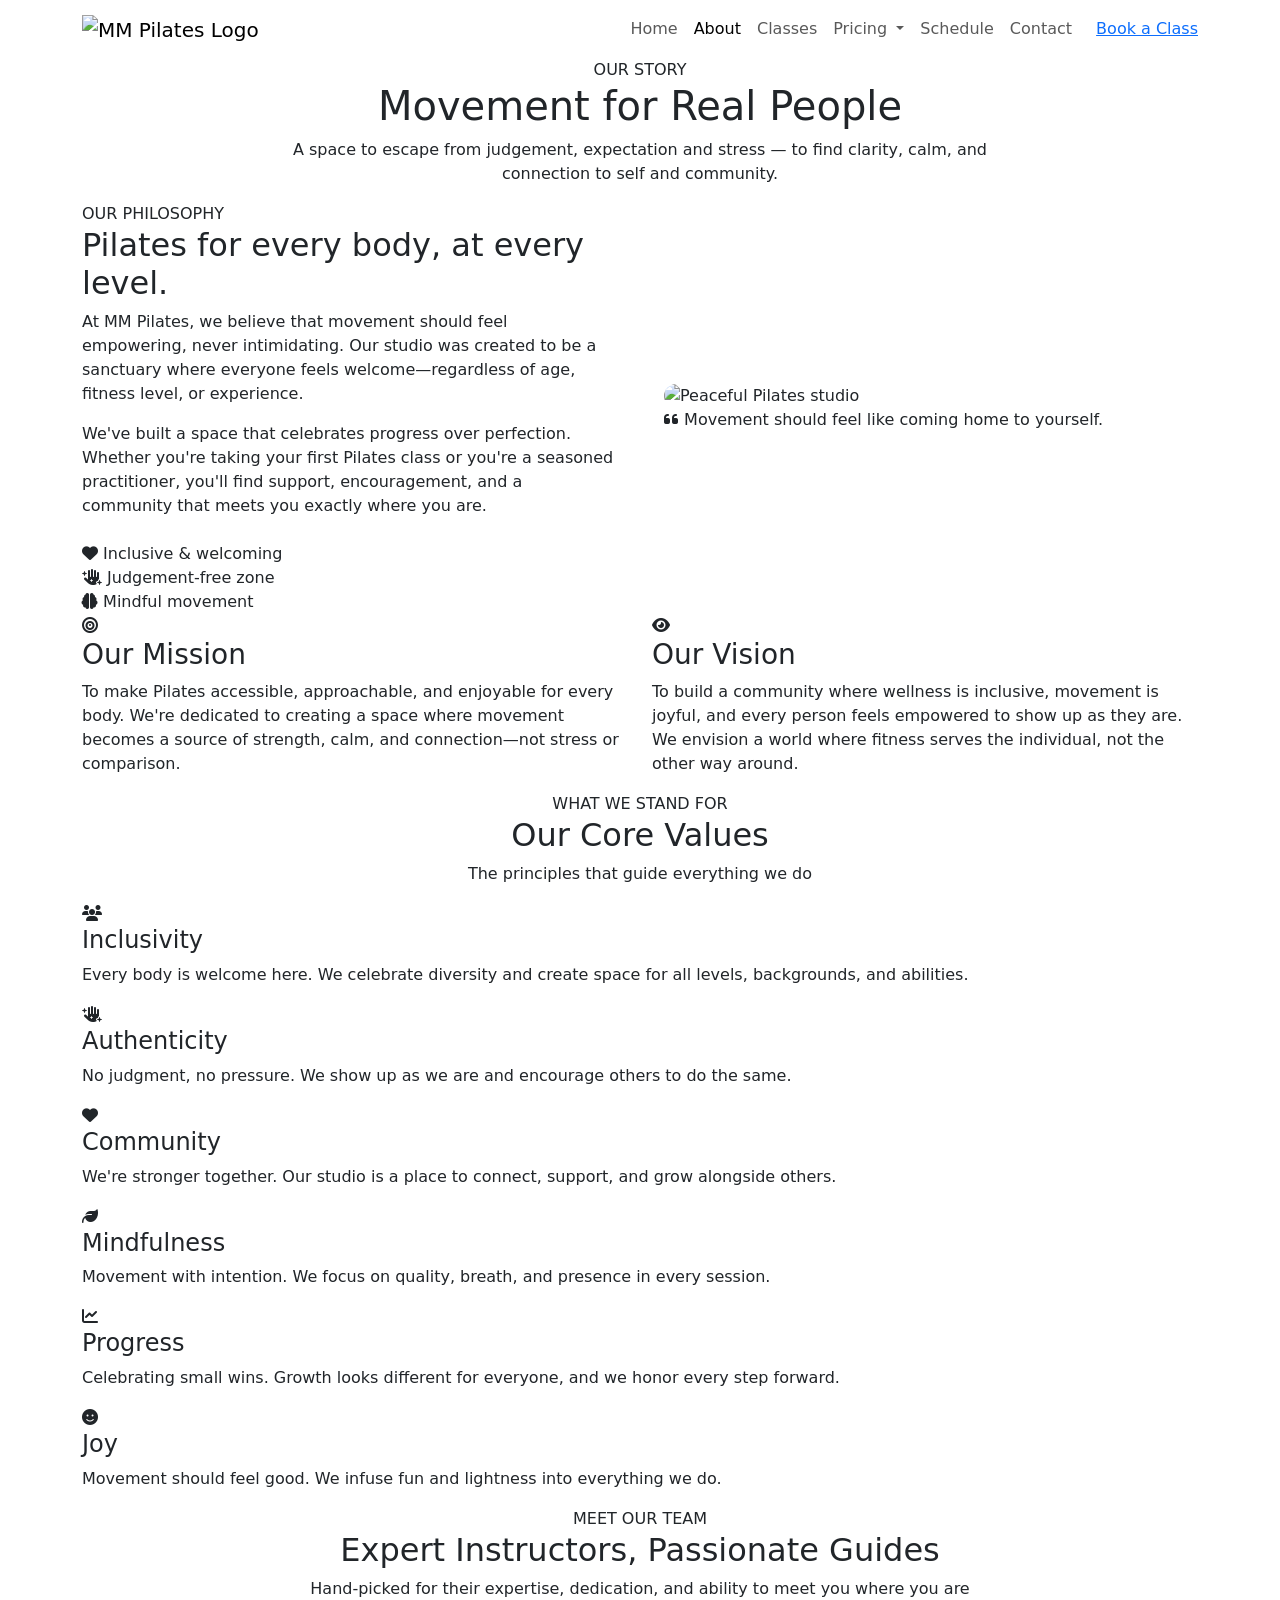
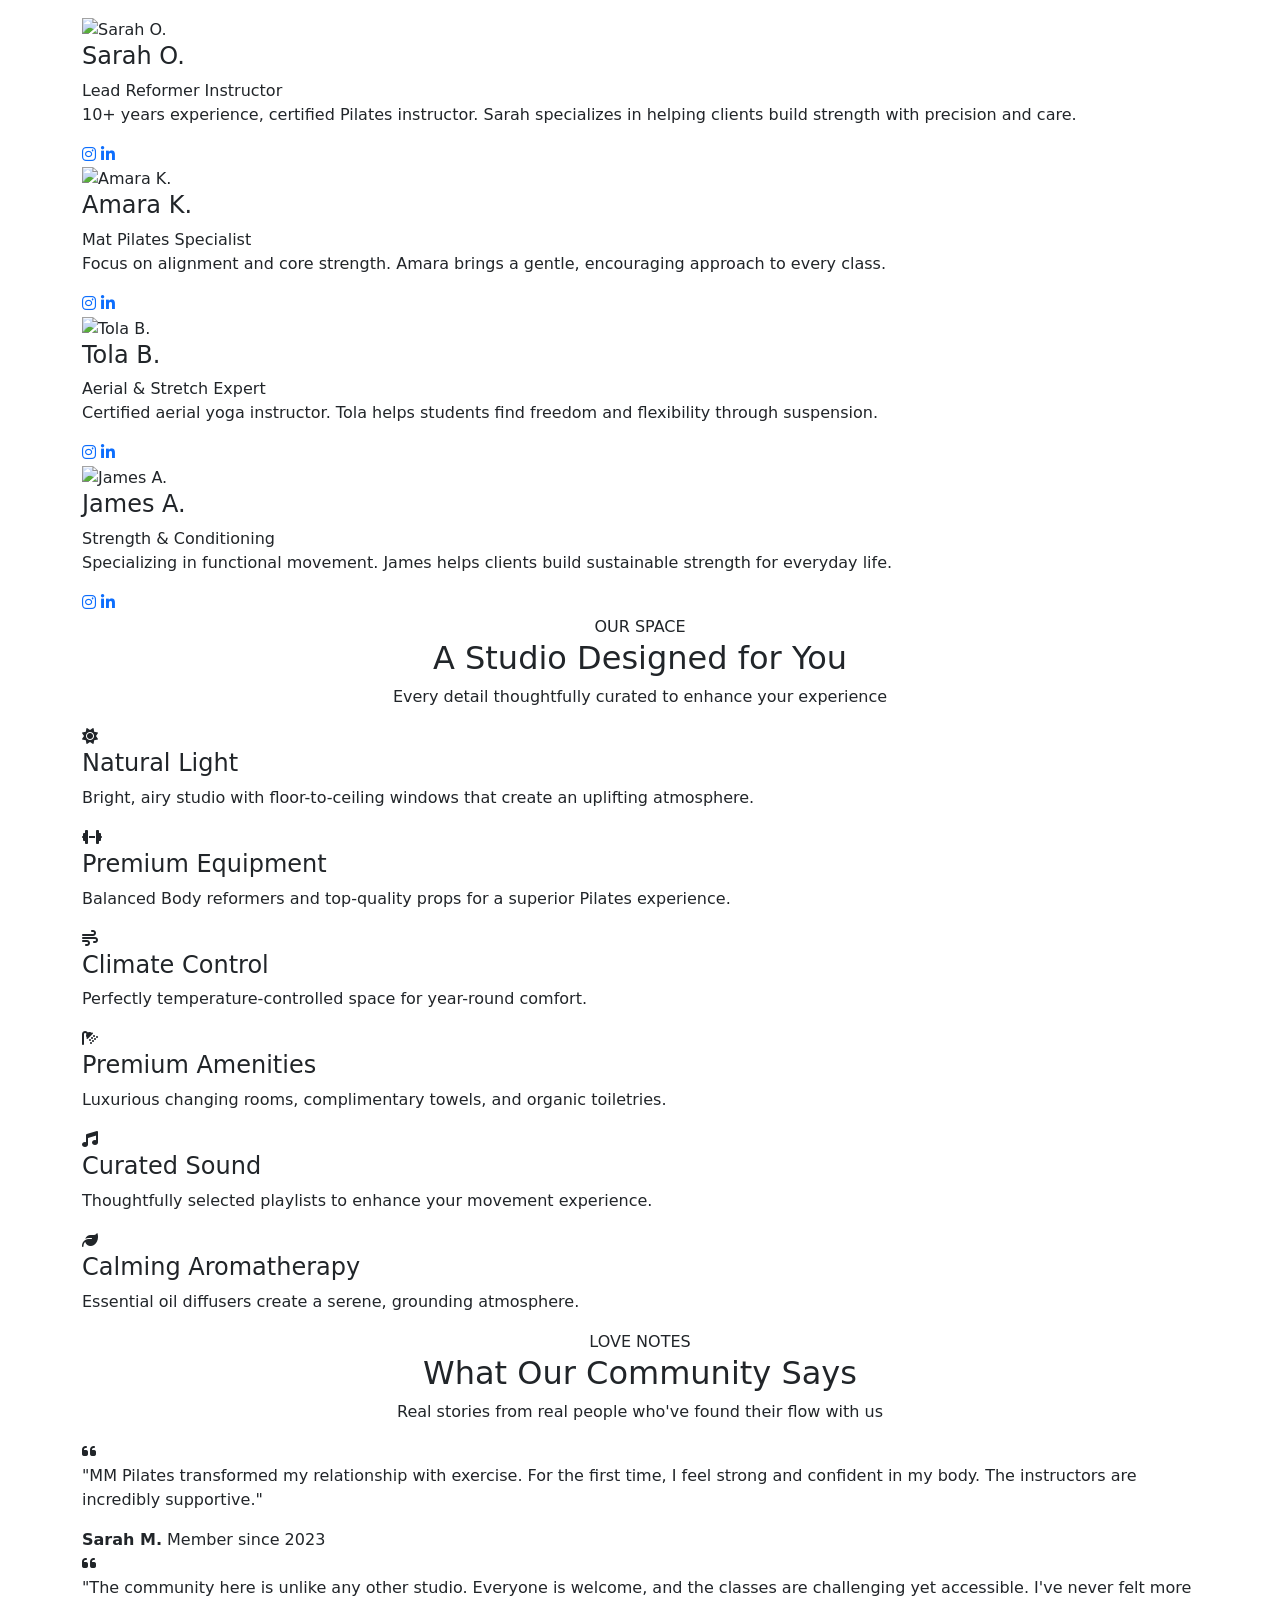
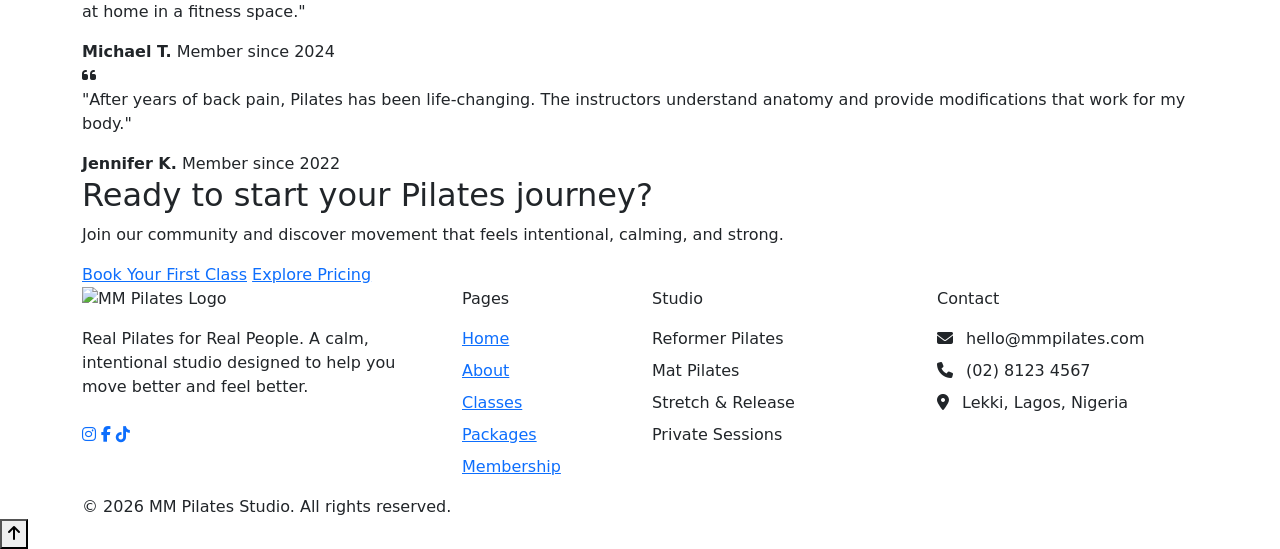
==== about.html @ a071b741 "added new pages from oher website" ====
<!DOCTYPE html>
<html lang="en">

<head>
  <meta charset="UTF-8">
  <meta name="viewport" content="width=device-width, initial-scale=1.0">
  <title>MM Pilates | About Us - Our Story & Philosophy</title>
  <meta name="description"
    content="Learn about MM Pilates Studio - our story, philosophy, and commitment to making Pilates accessible for every body. Meet our expert instructors and discover our inclusive approach.">

  <link rel="icon" type="image/png" href="assets/images/logo.png">

  <!-- Fonts -->
  <link rel="preconnect" href="https://fonts.googleapis.com">
  <link rel="preconnect" href="https://fonts.gstatic.com" crossorigin>
  <link
    href="https://fonts.googleapis.com/css2?family=Inter:wght@300;400;500;600;700;800&family=Cormorant+Garamond:wght@400;500;600;700&display=swap"
    rel="stylesheet">

  <!-- Bootstrap CSS -->
  <link href="https://cdn.jsdelivr.net/npm/bootstrap@5.3.0/dist/css/bootstrap.min.css" rel="stylesheet">

  <!-- Font Awesome -->
  <link rel="stylesheet" href="https://cdnjs.cloudflare.com/ajax/libs/font-awesome/6.4.0/css/all.min.css">

  <!-- AOS Animation -->
  <link href="https://unpkg.com/aos@2.3.1/dist/aos.css" rel="stylesheet">

  <!-- About Page CSS -->
  <link rel="stylesheet" href="css/about.css">
</head>

<body>

  <!-- Navigation -->
  <nav class="navbar navbar-expand-lg">
    <div class="container">
      <a class="navbar-brand" href="index.html">
        <img src="assets/images/mm-logo.png" alt="MM Pilates Logo" class="nav-logo">
      </a>
      <button class="navbar-toggler" type="button" data-bs-toggle="collapse" data-bs-target="#navbarNav">
        <span class="navbar-toggler-icon"></span>
      </button>
      <div class="collapse navbar-collapse" id="navbarNav">
        <ul class="navbar-nav ms-auto align-items-lg-center">
          <li class="nav-item"><a class="nav-link" href="index.html">Home</a></li>
          <li class="nav-item"><a class="nav-link active" href="about.html">About</a></li>
          <li class="nav-item"><a class="nav-link" href="index.html#classes">Classes</a></li>
          <li class="nav-item dropdown">
            <a class="nav-link dropdown-toggle" href="#" role="button" data-bs-toggle="dropdown">
              Pricing
            </a>
            <ul class="dropdown-menu dropdown-menu-dark">
              <li><a class="dropdown-item" href="packages.html">Packages</a></li>
              <li><a class="dropdown-item" href="membership.html">Membership</a></li>
            </ul>
          </li>
          <li class="nav-item"><a class="nav-link" href="index.html#schedule">Schedule</a></li>
          <li class="nav-item"><a class="nav-link" href="contact.html">Contact</a></li>
          <li class="nav-item ms-lg-3 mt-3 mt-lg-0">
            <a class="btn-muse" href="index.html#schedule">Book a Class</a>
          </li>
        </ul>
      </div>
    </div>
  </nav>

  <!-- Hero Section -->
  <section class="about-hero">
    <div class="container">
      <div class="row justify-content-center text-center">
        <div class="col-lg-8" data-aos="fade-up">
          <span class="eyebrow">OUR STORY</span>
          <h1 class="hero-title">Movement for Real People</h1>
          <p class="hero-description">
            A space to escape from judgement, expectation and stress — to find clarity, calm, and connection to self and
            community.
          </p>
        </div>
      </div>
    </div>
  </section>

  <!-- Philosophy Section -->
  <section class="philosophy-section">
    <div class="container">
      <div class="row align-items-center g-5">
        <div class="col-lg-6" data-aos="fade-right">
          <span class="eyebrow">OUR PHILOSOPHY</span>
          <h2 class="section-title">Pilates for every body, at every level.</h2>
          <p class="lead-text">
            At MM Pilates, we believe that movement should feel empowering, never intimidating. Our studio was created
            to be a sanctuary where everyone feels welcome—regardless of age, fitness level, or experience.
          </p>
          <p class="copy-muted">
            We've built a space that celebrates progress over perfection. Whether you're taking your first Pilates class
            or you're a seasoned practitioner, you'll find support, encouragement, and a community that meets you
            exactly where you are.
          </p>
          <div class="philosophy-values mt-4">
            <div class="value-item">
              <i class="fas fa-heart"></i>
              <span>Inclusive & welcoming</span>
            </div>
            <div class="value-item">
              <i class="fas fa-hand-sparkles"></i>
              <span>Judgement-free zone</span>
            </div>
            <div class="value-item">
              <i class="fas fa-brain"></i>
              <span>Mindful movement</span>
            </div>
          </div>
        </div>
        <div class="col-lg-6" data-aos="fade-left">
          <div class="philosophy-image">
            <img src="assets/images/allana.jpg" alt="Peaceful Pilates studio" class="img-fluid rounded-4">
            <div class="image-caption">
              <i class="fas fa-quote-left"></i> Movement should feel like coming home to yourself.
            </div>
          </div>
        </div>
      </div>
    </div>
  </section>

  <!-- Mission & Vision -->
  <section class="mission-section">
    <div class="container">
      <div class="row g-4">
        <div class="col-md-6" data-aos="fade-up">
          <div class="mission-card">
            <div class="mission-icon">
              <i class="fas fa-bullseye"></i>
            </div>
            <h3>Our Mission</h3>
            <p>To make Pilates accessible, approachable, and enjoyable for every body. We're dedicated to creating a
              space where movement becomes a source of strength, calm, and connection—not stress or comparison.</p>
          </div>
        </div>
        <div class="col-md-6" data-aos="fade-up" data-aos-delay="100">
          <div class="mission-card">
            <div class="mission-icon">
              <i class="fas fa-eye"></i>
            </div>
            <h3>Our Vision</h3>
            <p>To build a community where wellness is inclusive, movement is joyful, and every person feels empowered to
              show up as they are. We envision a world where fitness serves the individual, not the other way around.
            </p>
          </div>
        </div>
      </div>
    </div>
  </section>

  <!-- Story Section -->
  <!-- <section class="story-section">
    <div class="container">
      <div class="row align-items-center g-5">
        <div class="col-lg-6 order-lg-2" data-aos="fade-left">
          <span class="eyebrow">HOW IT BEGAN</span>
          <h2 class="section-title">A sanctuary born from intention.</h2>
          <p class="lead-text">
            MM Pilates was founded with a simple belief: everyone deserves a space to move that feels safe, supportive, and inspiring.
          </p>
          <p class="copy-muted">
            What started as a dream to create a different kind of fitness experience has grown into a vibrant community of movers, dreamers, and doers. Our founder, a longtime Pilates practitioner, saw the need for a studio that prioritized people over perfection—and MM Pilates was born.
          </p>
          <p class="copy-muted">
            Today, we're proud to be a home for those seeking more than just a workout—a place to reconnect with yourself, build strength, and find community.
          </p>
        </div>
        <div class="col-lg-6 order-lg-1" data-aos="fade-right">
          <div class="story-image-grid">
            <img src="assets/images/sanctuary.jpg" alt="Studio interior" class="story-img-main">
            <img src="assets/images/studio-hurstville.jpg" alt="Pilates class" class="story-img-small">
          </div>
        </div>
      </div>
    </div>
  </section> -->

  <!-- Values Section -->
  <section class="values-section">
    <div class="container">
      <div class="section-header text-center" data-aos="fade-up">
        <span class="eyebrow">WHAT WE STAND FOR</span>
        <h2 class="section-title">Our Core Values</h2>
        <p class="section-subtitle">The principles that guide everything we do</p>
      </div>

      <div class="values-grid">
        <div class="value-card" data-aos="fade-up" data-aos-delay="0">
          <div class="value-icon">
            <i class="fas fa-users"></i>
          </div>
          <h4>Inclusivity</h4>
          <p>Every body is welcome here. We celebrate diversity and create space for all levels, backgrounds, and
            abilities.</p>
        </div>
        <div class="value-card" data-aos="fade-up" data-aos-delay="100">
          <div class="value-icon">
            <i class="fas fa-hand-sparkles"></i>
          </div>
          <h4>Authenticity</h4>
          <p>No judgment, no pressure. We show up as we are and encourage others to do the same.</p>
        </div>
        <div class="value-card" data-aos="fade-up" data-aos-delay="200">
          <div class="value-icon">
            <i class="fas fa-heart"></i>
          </div>
          <h4>Community</h4>
          <p>We're stronger together. Our studio is a place to connect, support, and grow alongside others.</p>
        </div>
        <div class="value-card" data-aos="fade-up" data-aos-delay="300">
          <div class="value-icon">
            <i class="fas fa-leaf"></i>
          </div>
          <h4>Mindfulness</h4>
          <p>Movement with intention. We focus on quality, breath, and presence in every session.</p>
        </div>
        <div class="value-card" data-aos="fade-up" data-aos-delay="400">
          <div class="value-icon">
            <i class="fas fa-chart-line"></i>
          </div>
          <h4>Progress</h4>
          <p>Celebrating small wins. Growth looks different for everyone, and we honor every step forward.</p>
        </div>
        <div class="value-card" data-aos="fade-up" data-aos-delay="500">
          <div class="value-icon">
            <i class="fas fa-smile"></i>
          </div>
          <h4>Joy</h4>
          <p>Movement should feel good. We infuse fun and lightness into everything we do.</p>
        </div>
      </div>
    </div>
  </section>

  <!-- Instructors Section -->
  <section class="instructors-section">
    <div class="container">
      <div class="section-header text-center" data-aos="fade-up">
        <span class="eyebrow">MEET OUR TEAM</span>
        <h2 class="section-title">Expert Instructors, Passionate Guides</h2>
        <p class="section-subtitle">Hand-picked for their expertise, dedication, and ability to meet you where you are
        </p>
      </div>

      <div class="instructors-grid">
        <div class="instructor-card" data-aos="fade-up" data-aos-delay="0">
          <div class="instructor-image">
            <img src="https://images.unsplash.com/photo-1573497019940-1c28c88b4f3e?w=800&auto=format" alt="Sarah O.">
          </div>
          <h4>Sarah O.</h4>
          <span class="instructor-title">Lead Reformer Instructor</span>
          <p class="instructor-bio">10+ years experience, certified Pilates instructor. Sarah specializes in helping
            clients build strength with precision and care.</p>
          <div class="instructor-social">
            <a href="#"><i class="fab fa-instagram"></i></a>
            <a href="#"><i class="fab fa-linkedin-in"></i></a>
          </div>
        </div>

        <div class="instructor-card" data-aos="fade-up" data-aos-delay="100">
          <div class="instructor-image">
            <img src="https://images.unsplash.com/photo-1560250097-0b93528c311a?w=800&auto=format" alt="Amara K.">
          </div>
          <h4>Amara K.</h4>
          <span class="instructor-title">Mat Pilates Specialist</span>
          <p class="instructor-bio">Focus on alignment and core strength. Amara brings a gentle, encouraging approach to
            every class.</p>
          <div class="instructor-social">
            <a href="#"><i class="fab fa-instagram"></i></a>
            <a href="#"><i class="fab fa-linkedin-in"></i></a>
          </div>
        </div>

        <div class="instructor-card" data-aos="fade-up" data-aos-delay="200">
          <div class="instructor-image">
            <img src="https://images.unsplash.com/photo-1580489944761-15a19d654956?w=800&auto=format" alt="Tola B.">
          </div>
          <h4>Tola B.</h4>
          <span class="instructor-title">Aerial & Stretch Expert</span>
          <p class="instructor-bio">Certified aerial yoga instructor. Tola helps students find freedom and flexibility
            through suspension.</p>
          <div class="instructor-social">
            <a href="#"><i class="fab fa-instagram"></i></a>
            <a href="#"><i class="fab fa-linkedin-in"></i></a>
          </div>
        </div>

        <div class="instructor-card" data-aos="fade-up" data-aos-delay="300">
          <div class="instructor-image">
            <img src="https://images.unsplash.com/photo-1557862921-37829c790f19?w=800&auto=format" alt="James A.">
          </div>
          <h4>James A.</h4>
          <span class="instructor-title">Strength & Conditioning</span>
          <p class="instructor-bio">Specializing in functional movement. James helps clients build sustainable strength
            for everyday life.</p>
          <div class="instructor-social">
            <a href="#"><i class="fab fa-instagram"></i></a>
            <a href="#"><i class="fab fa-linkedin-in"></i></a>
          </div>
        </div>
      </div>
    </div>
  </section>

  <!-- Studio Features -->
  <section class="features-section">
    <div class="container">
      <div class="section-header text-center" data-aos="fade-up">
        <span class="eyebrow">OUR SPACE</span>
        <h2 class="section-title">A Studio Designed for You</h2>
        <p class="section-subtitle">Every detail thoughtfully curated to enhance your experience</p>
      </div>

      <div class="features-grid">
        <div class="feature-item" data-aos="fade-up">
          <i class="fas fa-sun"></i>
          <h4>Natural Light</h4>
          <p>Bright, airy studio with floor-to-ceiling windows that create an uplifting atmosphere.</p>
        </div>
        <div class="feature-item" data-aos="fade-up" data-aos-delay="100">
          <i class="fas fa-dumbbell"></i>
          <h4>Premium Equipment</h4>
          <p>Balanced Body reformers and top-quality props for a superior Pilates experience.</p>
        </div>
        <div class="feature-item" data-aos="fade-up" data-aos-delay="200">
          <i class="fas fa-wind"></i>
          <h4>Climate Control</h4>
          <p>Perfectly temperature-controlled space for year-round comfort.</p>
        </div>
        <div class="feature-item" data-aos="fade-up" data-aos-delay="300">
          <i class="fas fa-shower"></i>
          <h4>Premium Amenities</h4>
          <p>Luxurious changing rooms, complimentary towels, and organic toiletries.</p>
        </div>
        <div class="feature-item" data-aos="fade-up" data-aos-delay="400">
          <i class="fas fa-music"></i>
          <h4>Curated Sound</h4>
          <p>Thoughtfully selected playlists to enhance your movement experience.</p>
        </div>
        <div class="feature-item" data-aos="fade-up" data-aos-delay="500">
          <i class="fas fa-leaf"></i>
          <h4>Calming Aromatherapy</h4>
          <p>Essential oil diffusers create a serene, grounding atmosphere.</p>
        </div>
      </div>
    </div>
  </section>

  <!-- Testimonials Section -->
  <section class="testimonials-section">
    <div class="container">
      <div class="section-header text-center" data-aos="fade-up">
        <span class="eyebrow">LOVE NOTES</span>
        <h2 class="section-title">What Our Community Says</h2>
        <p class="section-subtitle">Real stories from real people who've found their flow with us</p>
      </div>

      <div class="testimonials-grid">
        <div class="testimonial-item" data-aos="fade-up">
          <div class="testimonial-content">
            <i class="fas fa-quote-left"></i>
            <p>"MM Pilates transformed my relationship with exercise. For the first time, I feel strong and confident in
              my body. The instructors are incredibly supportive."</p>
          </div>
          <div class="testimonial-author">
            <strong>Sarah M.</strong>
            <span>Member since 2023</span>
          </div>
        </div>

        <div class="testimonial-item" data-aos="fade-up" data-aos-delay="100">
          <div class="testimonial-content">
            <i class="fas fa-quote-left"></i>
            <p>"The community here is unlike any other studio. Everyone is welcome, and the classes are challenging yet
              accessible. I've never felt more at home in a fitness space."</p>
          </div>
          <div class="testimonial-author">
            <strong>Michael T.</strong>
            <span>Member since 2024</span>
          </div>
        </div>

        <div class="testimonial-item" data-aos="fade-up" data-aos-delay="200">
          <div class="testimonial-content">
            <i class="fas fa-quote-left"></i>
            <p>"After years of back pain, Pilates has been life-changing. The instructors understand anatomy and provide
              modifications that work for my body."</p>
          </div>
          <div class="testimonial-author">
            <strong>Jennifer K.</strong>
            <span>Member since 2022</span>
          </div>
        </div>
      </div>
    </div>
  </section>

  <!-- CTA Section -->
  <section class="cta-section">
    <div class="container">
      <div class="cta-content" data-aos="fade-up">
        <h2>Ready to start your Pilates journey?</h2>
        <p>Join our community and discover movement that feels intentional, calming, and strong.</p>
        <div class="cta-buttons">
          <a href="index.html#schedule" class="btn-cta-primary">Book Your First Class</a>
          <a href="packages.html" class="btn-cta-secondary">Explore Pricing</a>
        </div>
      </div>
    </div>
  </section>



  <!-- Footer -->
  <footer class="footer">
    <div class="container">
      <div class="row g-4">
        <div class="col-lg-4">
          <img src="assets/images/mm-logo.png" alt="MM Pilates Logo" class="footer-logo mb-3">
          <p class="copy-muted">
            Real Pilates for Real People. A calm, intentional studio designed to
            help you move better and feel better.
          </p>
          <div class="social-list mt-4">
            <a href="#"><i class="fab fa-instagram"></i></a>
            <a href="#"><i class="fab fa-facebook-f"></i></a>
            <a href="#"><i class="fab fa-tiktok"></i></a>
          </div>
        </div>

        <div class="col-md-4 col-lg-2">
          <p class="footer-title">Pages</p>
          <ul class="list-unstyled d-grid gap-2">
            <li><a href="index.html">Home</a></li>
            <li><a href="about.html">About</a></li>
            <li><a href="index.html#classes">Classes</a></li>
            <li><a href="packages.html">Packages</a></li>
            <li><a href="membership.html">Membership</a></li>
          </ul>
        </div>

        <div class="col-md-4 col-lg-3">
          <p class="footer-title">Studio</p>
          <ul class="list-unstyled d-grid gap-2">
            <li>Reformer Pilates</li>
            <li>Mat Pilates</li>
            <li>Stretch & Release</li>
            <li>Private Sessions</li>
          </ul>
        </div>

        <div class="col-md-4 col-lg-3">
          <p class="footer-title">Contact</p>
          <ul class="list-unstyled d-grid gap-2">
            <li><i class="fas fa-envelope me-2"></i> hello@mmpilates.com</li>
            <li><i class="fas fa-phone me-2"></i> (02) 8123 4567</li>
            <li><i class="fas fa-location-dot me-2"></i> Lekki, Lagos, Nigeria</li>
          </ul>
        </div>
      </div>

      <div class="copyright">
        © <span id="currentYear"></span> MM Pilates Studio. All rights reserved.
      </div>
    </div>
  </footer>

  <button class="back-to-top" id="backToTop">
    <i class="fas fa-arrow-up"></i>
  </button>

  <script src="https://cdn.jsdelivr.net/npm/bootstrap@5.3.0/dist/js/bootstrap.bundle.min.js"></script>
  <script src="https://unpkg.com/aos@2.3.1/dist/aos.js"></script>
  <script>
    // Initialize AOS
    AOS.init({
      duration: 800,
      once: true,
      offset: 100
    });

    // Current Year
    document.getElementById('currentYear').textContent = new Date().getFullYear();

    // Navbar scroll effect
    const navbar = document.querySelector('.navbar');
    window.addEventListener('scroll', () => {
      if (window.scrollY > 50) {
        navbar.classList.add('scrolled');
      } else {
        navbar.classList.remove('scrolled');
      }
    });

    // Back to top
    const backToTop = document.getElementById('backToTop');
    window.addEventListener('scroll', () => {
      if (window.scrollY > 300) {
        backToTop.classList.add('show');
      } else {
        backToTop.classList.remove('show');
      }
    });
    backToTop.addEventListener('click', () => {
      window.scrollTo({ top: 0, behavior: 'smooth' });
    });

    // Smooth scroll for anchor links
    document.querySelectorAll('a[href^="#"]').forEach(anchor => {
      anchor.addEventListener('click', function (e) {
        const href = this.getAttribute('href');
        if (href === '#') return;
        const target = document.querySelector(href);
        if (target) {
          e.preventDefault();
          target.scrollIntoView({ behavior: 'smooth', block: 'start' });
        }
      });
    });
  </script>
</body>

</html>
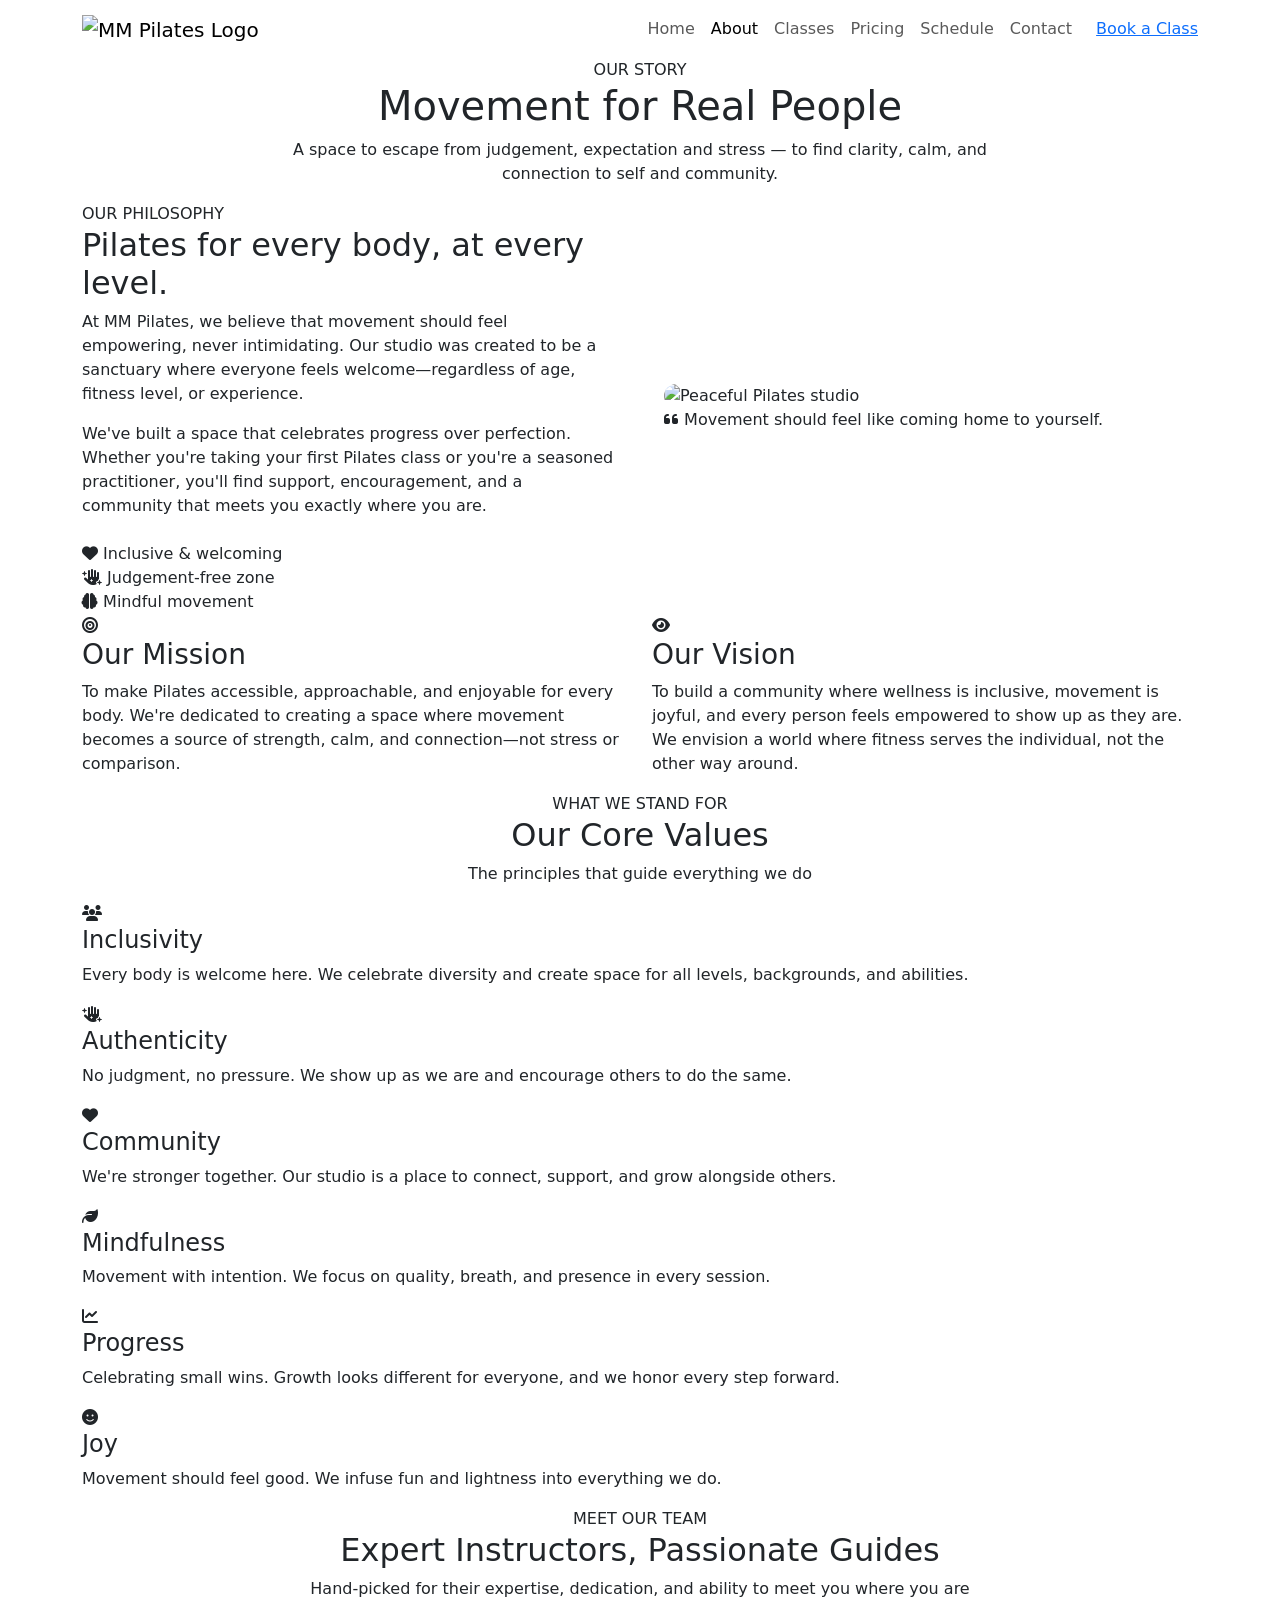
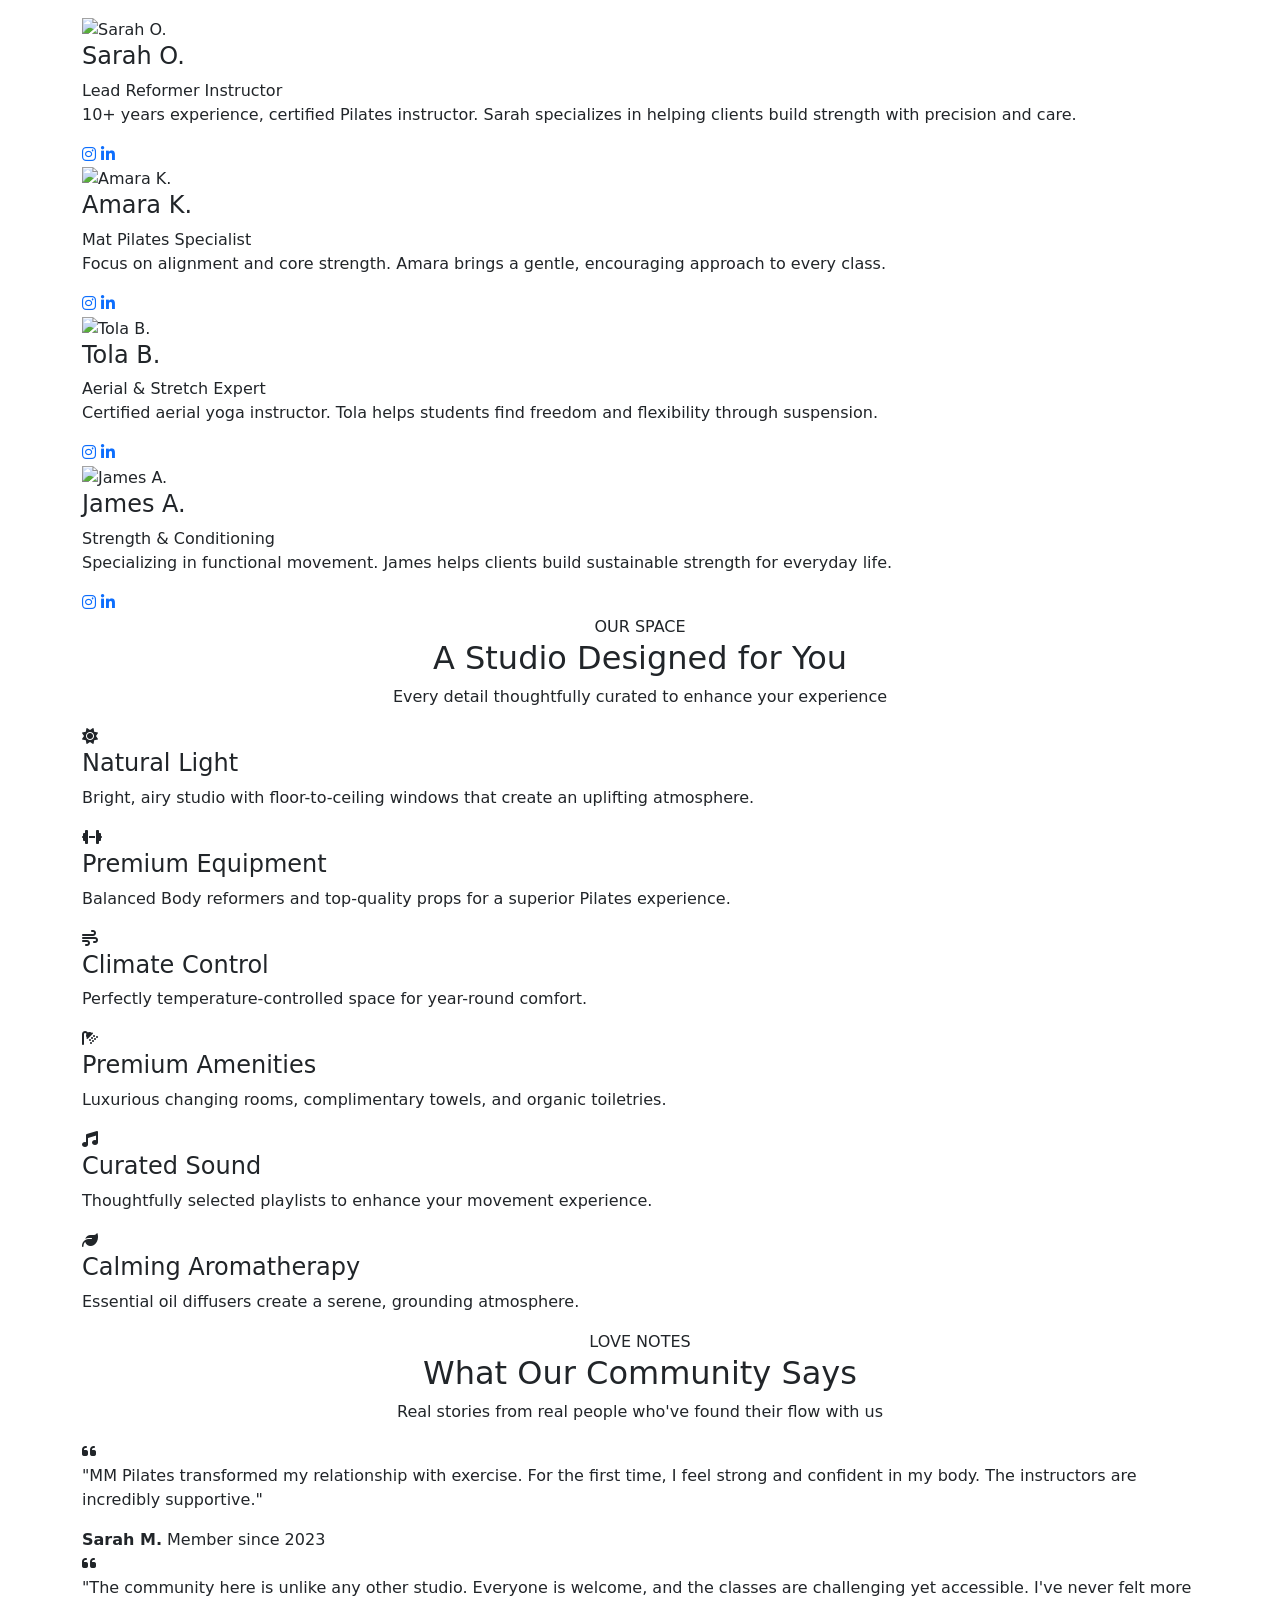
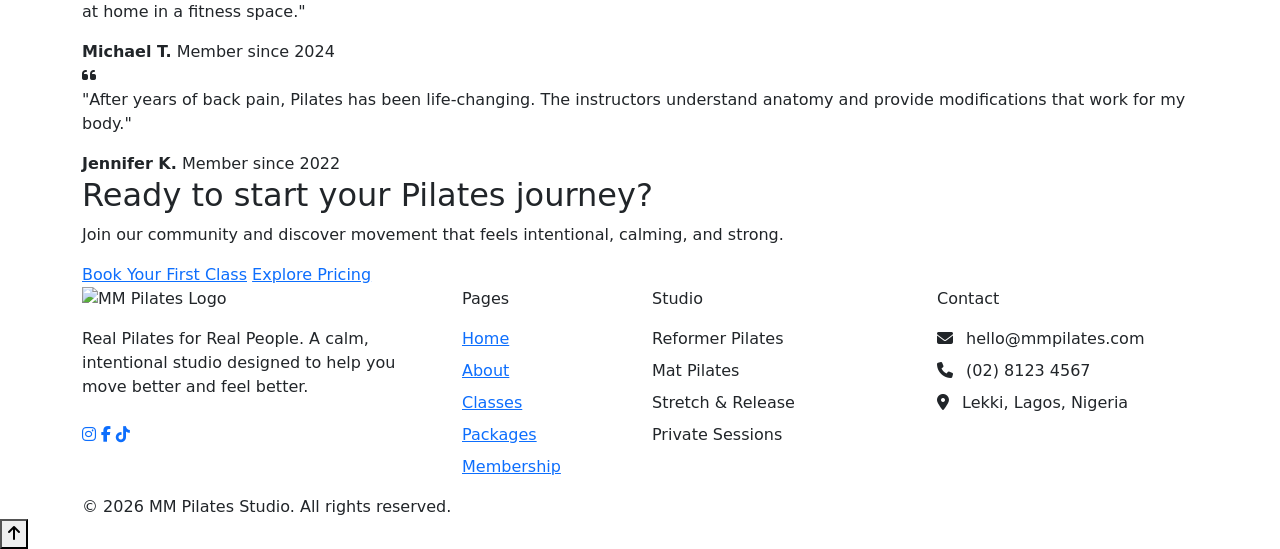
==== commit de6f0319: "dropdown removed for pricing" ====
--- a/about.html
+++ b/about.html
@@ -46,7 +46,10 @@
           <li class="nav-item"><a class="nav-link" href="index.html">Home</a></li>
           <li class="nav-item"><a class="nav-link active" href="about.html">About</a></li>
           <li class="nav-item"><a class="nav-link" href="index.html#classes">Classes</a></li>
-          <li class="nav-item dropdown">
+          <li class="nav-item">
+            <a class="nav-link" href="packages.html">Pricing</a>
+          </li>
+          <!-- <li class="nav-item dropdown">
             <a class="nav-link dropdown-toggle" href="#" role="button" data-bs-toggle="dropdown">
               Pricing
             </a>
@@ -54,7 +57,7 @@
               <li><a class="dropdown-item" href="packages.html">Packages</a></li>
               <li><a class="dropdown-item" href="membership.html">Membership</a></li>
             </ul>
-          </li>
+          </li> -->
           <li class="nav-item"><a class="nav-link" href="index.html#schedule">Schedule</a></li>
           <li class="nav-item"><a class="nav-link" href="contact.html">Contact</a></li>
           <li class="nav-item ms-lg-3 mt-3 mt-lg-0">
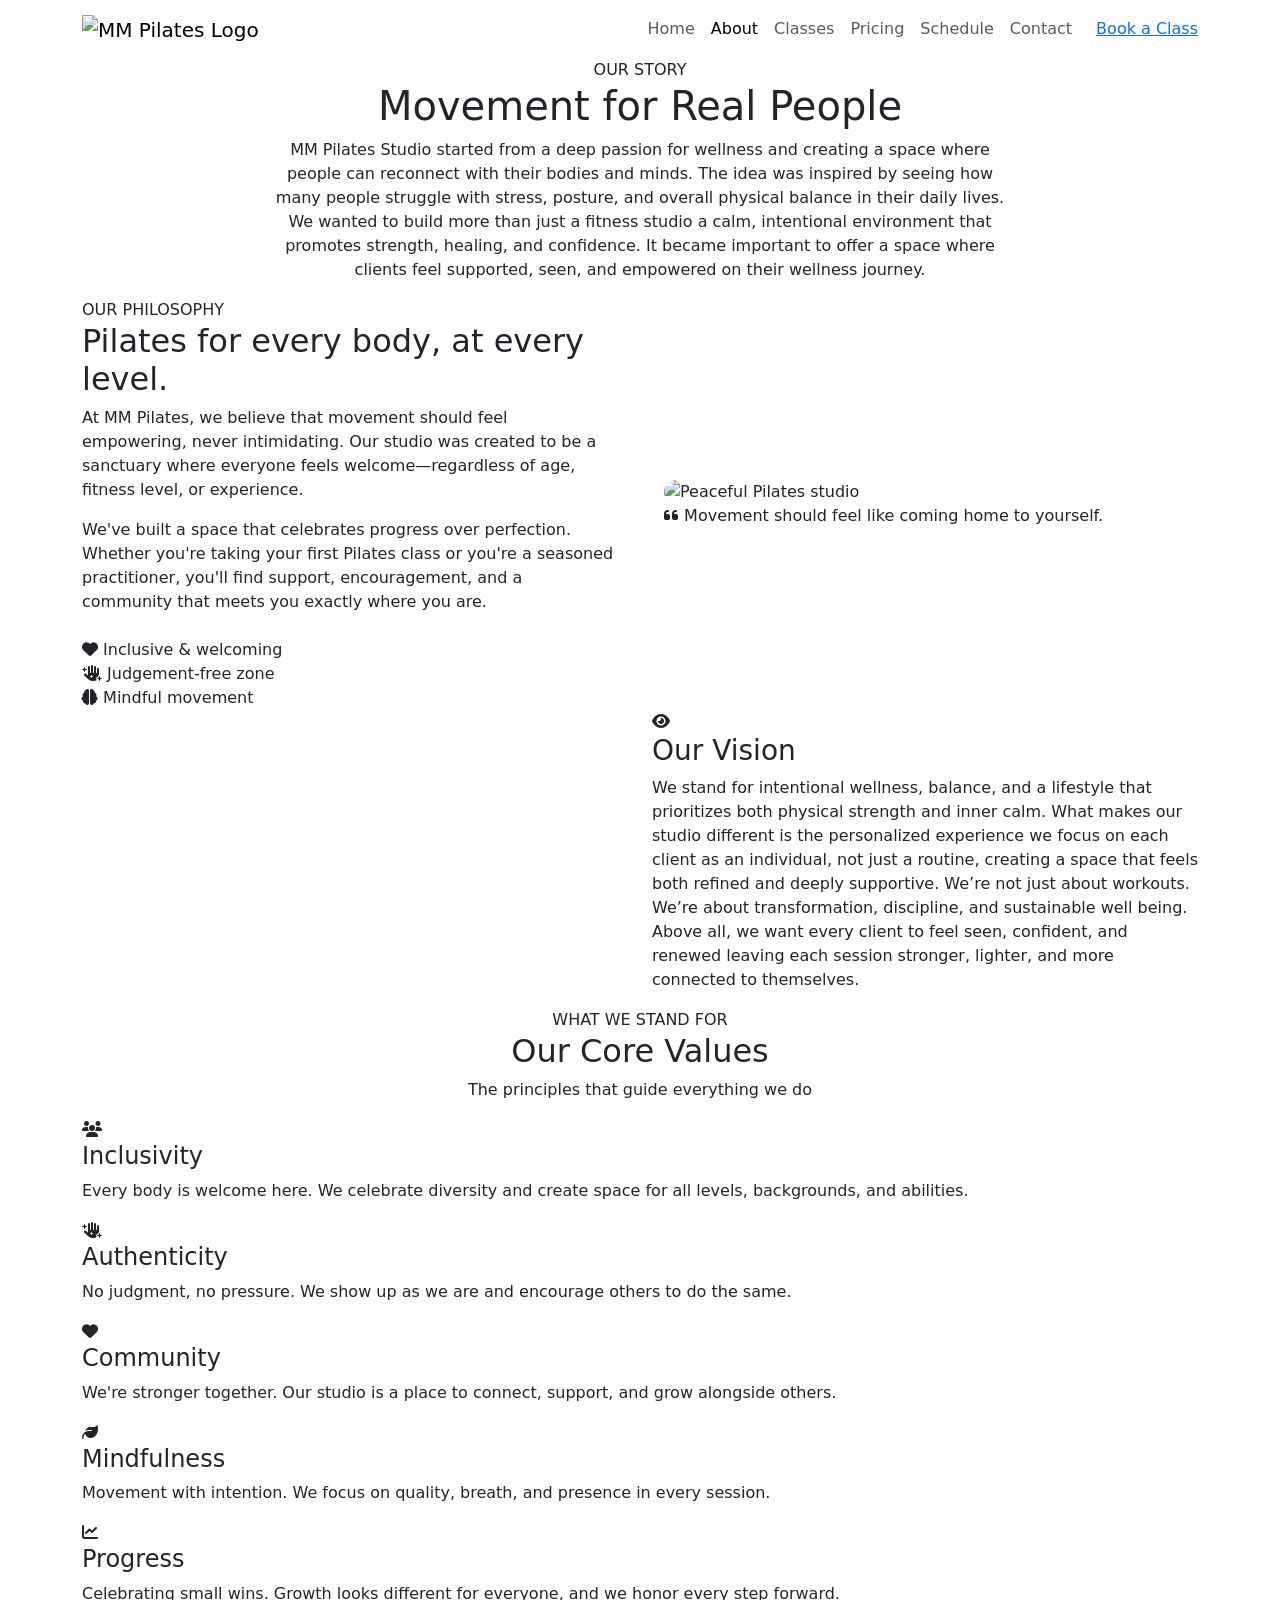
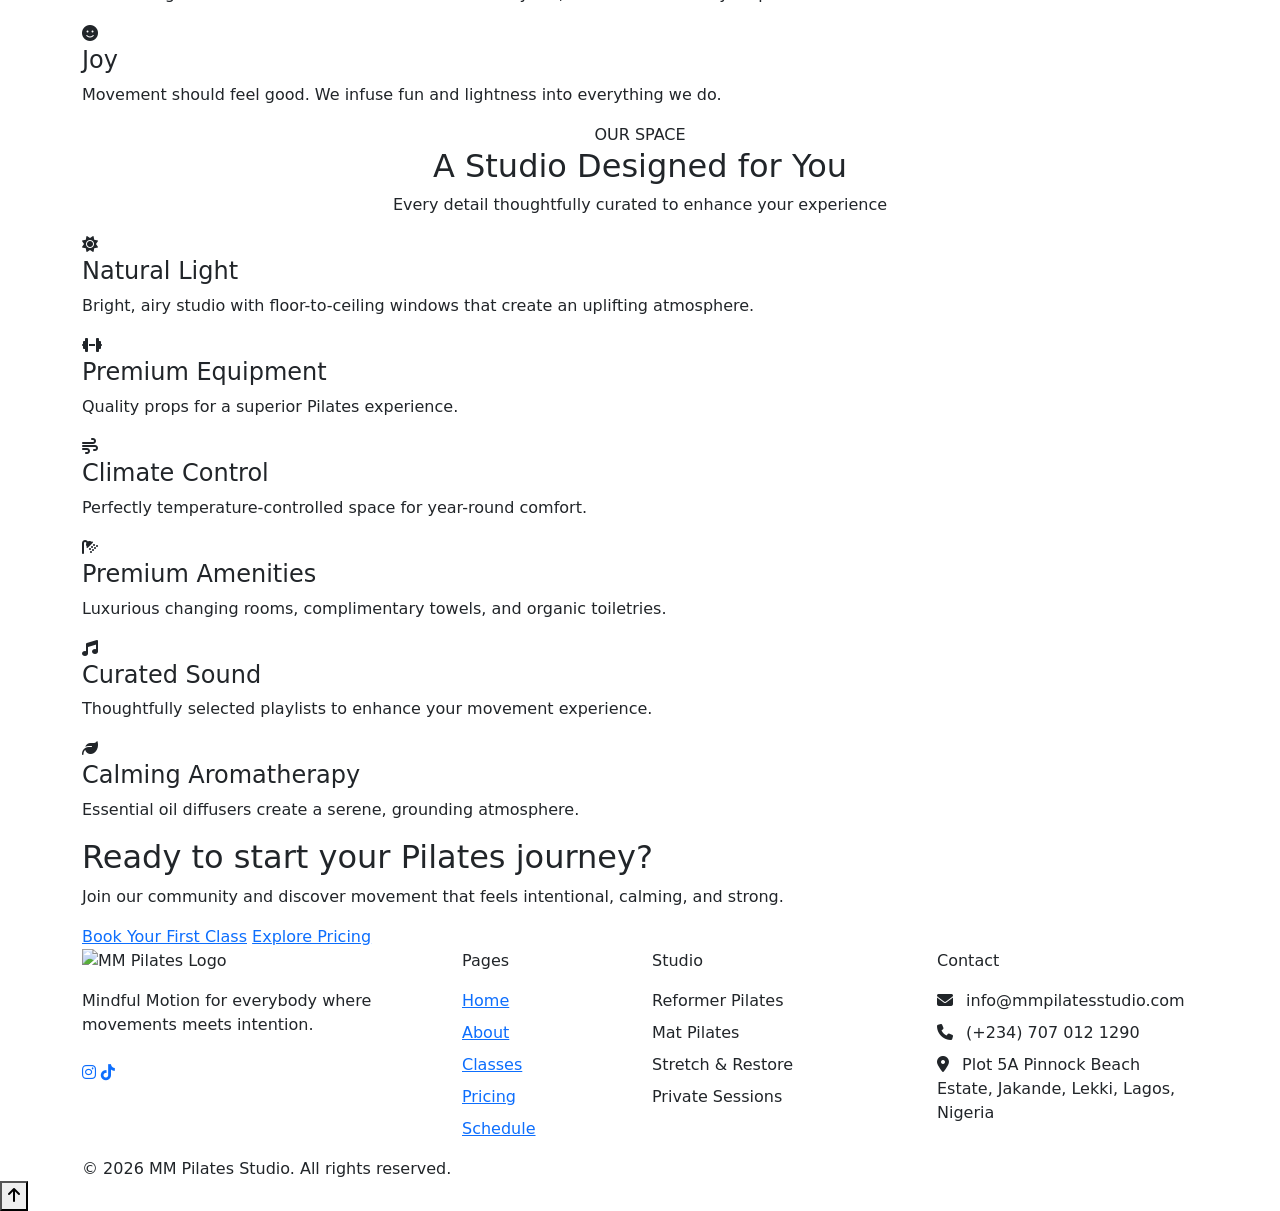
==== commit 973b6d7b: "Update website content and add new studio images" ====
--- a/about.html
+++ b/about.html
@@ -1,55 +1,77 @@
-<!DOCTYPE html>
+<!doctype html>
 <html lang="en">
-
-<head>
-  <meta charset="UTF-8">
-  <meta name="viewport" content="width=device-width, initial-scale=1.0">
-  <title>MM Pilates | About Us - Our Story & Philosophy</title>
-  <meta name="description"
-    content="Learn about MM Pilates Studio - our story, philosophy, and commitment to making Pilates accessible for every body. Meet our expert instructors and discover our inclusive approach.">
-
-  <link rel="icon" type="image/png" href="assets/images/logo.png">
-
-  <!-- Fonts -->
-  <link rel="preconnect" href="https://fonts.googleapis.com">
-  <link rel="preconnect" href="https://fonts.gstatic.com" crossorigin>
-  <link
-    href="https://fonts.googleapis.com/css2?family=Inter:wght@300;400;500;600;700;800&family=Cormorant+Garamond:wght@400;500;600;700&display=swap"
-    rel="stylesheet">
-
-  <!-- Bootstrap CSS -->
-  <link href="https://cdn.jsdelivr.net/npm/bootstrap@5.3.0/dist/css/bootstrap.min.css" rel="stylesheet">
-
-  <!-- Font Awesome -->
-  <link rel="stylesheet" href="https://cdnjs.cloudflare.com/ajax/libs/font-awesome/6.4.0/css/all.min.css">
-
-  <!-- AOS Animation -->
-  <link href="https://unpkg.com/aos@2.3.1/dist/aos.css" rel="stylesheet">
-
-  <!-- About Page CSS -->
-  <link rel="stylesheet" href="css/about.css">
-</head>
-
-<body>
-
-  <!-- Navigation -->
-  <nav class="navbar navbar-expand-lg">
-    <div class="container">
-      <a class="navbar-brand" href="index.html">
-        <img src="assets/images/mm-logo.png" alt="MM Pilates Logo" class="nav-logo">
-      </a>
-      <button class="navbar-toggler" type="button" data-bs-toggle="collapse" data-bs-target="#navbarNav">
-        <span class="navbar-toggler-icon"></span>
-      </button>
-      <div class="collapse navbar-collapse" id="navbarNav">
-        <ul class="navbar-nav ms-auto align-items-lg-center">
-          <li class="nav-item"><a class="nav-link" href="index.html">Home</a></li>
-          <li class="nav-item"><a class="nav-link active" href="about.html">About</a></li>
-          <li class="nav-item"><a class="nav-link" href="index.html#classes">Classes</a></li>
-          <li class="nav-item">
-            <a class="nav-link" href="packages.html">Pricing</a>
-          </li>
-          <!-- <li class="nav-item dropdown">
+  <head>
+    <meta charset="UTF-8" />
+    <meta name="viewport" content="width=device-width, initial-scale=1.0" />
+    <title>MM Pilates | About Us - Our Story & Philosophy</title>
+    <meta
+      name="description"
+      content="Learn about MM Pilates Studio - our story, philosophy, and commitment to making Pilates accessible for every body. Meet our expert instructors and discover our inclusive approach."
+    />
+
+    <link rel="icon" type="image/png" href="assets/images/logo.png" />
+
+    <!-- Fonts -->
+    <link rel="preconnect" href="https://fonts.googleapis.com" />
+    <link rel="preconnect" href="https://fonts.gstatic.com" crossorigin />
+    <link
+      href="https://fonts.googleapis.com/css2?family=Inter:wght@300;400;500;600;700;800&family=Cormorant+Garamond:wght@400;500;600;700&display=swap"
+      rel="stylesheet"
+    />
+
+    <!-- Bootstrap CSS -->
+    <link
+      href="https://cdn.jsdelivr.net/npm/bootstrap@5.3.0/dist/css/bootstrap.min.css"
+      rel="stylesheet"
+    />
+
+    <!-- Font Awesome -->
+    <link
+      rel="stylesheet"
+      href="https://cdnjs.cloudflare.com/ajax/libs/font-awesome/6.4.0/css/all.min.css"
+    />
+
+    <!-- AOS Animation -->
+    <link href="https://unpkg.com/aos@2.3.1/dist/aos.css" rel="stylesheet" />
+
+    <!-- About Page CSS -->
+    <link rel="stylesheet" href="css/about.css" />
+  </head>
+
+  <body>
+    <!-- Navigation -->
+    <nav class="navbar navbar-expand-lg">
+      <div class="container">
+        <a class="navbar-brand" href="index.html">
+          <img
+            src="assets/images/mm-logo.png"
+            alt="MM Pilates Logo"
+            class="nav-logo"
+          />
+        </a>
+        <button
+          class="navbar-toggler"
+          type="button"
+          data-bs-toggle="collapse"
+          data-bs-target="#navbarNav"
+        >
+          <span class="navbar-toggler-icon"></span>
+        </button>
+        <div class="collapse navbar-collapse" id="navbarNav">
+          <ul class="navbar-nav ms-auto align-items-lg-center">
+            <li class="nav-item">
+              <a class="nav-link" href="index.html">Home</a>
+            </li>
+            <li class="nav-item">
+              <a class="nav-link active" href="about.html">About</a>
+            </li>
+            <li class="nav-item">
+              <a class="nav-link" href="classes.html">Classes</a>
+            </li>
+            <li class="nav-item">
+              <a class="nav-link" href="pricing.html">Pricing</a>
+            </li>
+            <!-- <li class="nav-item dropdown">
             <a class="nav-link dropdown-toggle" href="#" role="button" data-bs-toggle="dropdown">
               Pricing
             </a>
@@ -58,106 +80,138 @@
               <li><a class="dropdown-item" href="membership.html">Membership</a></li>
             </ul>
           </li> -->
-          <li class="nav-item"><a class="nav-link" href="index.html#schedule">Schedule</a></li>
-          <li class="nav-item"><a class="nav-link" href="contact.html">Contact</a></li>
-          <li class="nav-item ms-lg-3 mt-3 mt-lg-0">
-            <a class="btn-muse" href="index.html#schedule">Book a Class</a>
-          </li>
-        </ul>
-      </div>
-    </div>
-  </nav>
-
-  <!-- Hero Section -->
-  <section class="about-hero">
-    <div class="container">
-      <div class="row justify-content-center text-center">
-        <div class="col-lg-8" data-aos="fade-up">
-          <span class="eyebrow">OUR STORY</span>
-          <h1 class="hero-title">Movement for Real People</h1>
-          <p class="hero-description">
-            A space to escape from judgement, expectation and stress — to find clarity, calm, and connection to self and
-            community.
-          </p>
-        </div>
-      </div>
-    </div>
-  </section>
-
-  <!-- Philosophy Section -->
-  <section class="philosophy-section">
-    <div class="container">
-      <div class="row align-items-center g-5">
-        <div class="col-lg-6" data-aos="fade-right">
-          <span class="eyebrow">OUR PHILOSOPHY</span>
-          <h2 class="section-title">Pilates for every body, at every level.</h2>
-          <p class="lead-text">
-            At MM Pilates, we believe that movement should feel empowering, never intimidating. Our studio was created
-            to be a sanctuary where everyone feels welcome—regardless of age, fitness level, or experience.
-          </p>
-          <p class="copy-muted">
-            We've built a space that celebrates progress over perfection. Whether you're taking your first Pilates class
-            or you're a seasoned practitioner, you'll find support, encouragement, and a community that meets you
-            exactly where you are.
-          </p>
-          <div class="philosophy-values mt-4">
-            <div class="value-item">
-              <i class="fas fa-heart"></i>
-              <span>Inclusive & welcoming</span>
-            </div>
-            <div class="value-item">
-              <i class="fas fa-hand-sparkles"></i>
-              <span>Judgement-free zone</span>
-            </div>
-            <div class="value-item">
-              <i class="fas fa-brain"></i>
-              <span>Mindful movement</span>
-            </div>
-          </div>
-        </div>
-        <div class="col-lg-6" data-aos="fade-left">
-          <div class="philosophy-image">
-            <img src="assets/images/allana.jpg" alt="Peaceful Pilates studio" class="img-fluid rounded-4">
-            <div class="image-caption">
-              <i class="fas fa-quote-left"></i> Movement should feel like coming home to yourself.
-            </div>
-          </div>
-        </div>
-      </div>
-    </div>
-  </section>
-
-  <!-- Mission & Vision -->
-  <section class="mission-section">
-    <div class="container">
-      <div class="row g-4">
-        <div class="col-md-6" data-aos="fade-up">
-          <div class="mission-card">
-            <div class="mission-icon">
-              <i class="fas fa-bullseye"></i>
-            </div>
-            <h3>Our Mission</h3>
-            <p>To make Pilates accessible, approachable, and enjoyable for every body. We're dedicated to creating a
-              space where movement becomes a source of strength, calm, and connection—not stress or comparison.</p>
-          </div>
-        </div>
-        <div class="col-md-6" data-aos="fade-up" data-aos-delay="100">
-          <div class="mission-card">
-            <div class="mission-icon">
-              <i class="fas fa-eye"></i>
-            </div>
-            <h3>Our Vision</h3>
-            <p>To build a community where wellness is inclusive, movement is joyful, and every person feels empowered to
-              show up as they are. We envision a world where fitness serves the individual, not the other way around.
-            </p>
-          </div>
-        </div>
-      </div>
-    </div>
-  </section>
-
-  <!-- Story Section -->
-  <!-- <section class="story-section">
+            <li class="nav-item">
+              <a class="nav-link" href="schedule.html">Schedule</a>
+            </li>
+            <li class="nav-item">
+              <a class="nav-link" href="contact.html">Contact</a>
+            </li>
+            <li class="nav-item ms-lg-3 mt-3 mt-lg-0">
+              <a class="btn-muse" href="schedule.html">Book a Class</a>
+            </li>
+          </ul>
+        </div>
+      </div>
+    </nav>
+
+    <!-- Hero Section -->
+    <section class="about-hero">
+      <div class="container">
+        <div class="row justify-content-center text-center">
+          <div class="col-lg-8" data-aos="fade-up">
+            <span class="eyebrow">OUR STORY</span>
+            <h1 class="hero-title">Movement for Real People</h1>
+            <p class="hero-description">
+              MM Pilates Studio started from a deep passion for wellness and
+              creating a space where people can reconnect with their bodies and
+              minds. The idea was inspired by seeing how many people struggle
+              with stress, posture, and overall physical balance in their daily
+              lives. We wanted to build more than just a fitness studio a calm,
+              intentional environment that promotes strength, healing, and
+              confidence. It became important to offer a space where clients
+              feel supported, seen, and empowered on their wellness journey.
+            </p>
+          </div>
+        </div>
+      </div>
+    </section>
+
+    <!-- Philosophy Section -->
+    <section class="philosophy-section">
+      <div class="container">
+        <div class="row align-items-center g-5">
+          <div class="col-lg-6" data-aos="fade-right">
+            <span class="eyebrow">OUR PHILOSOPHY</span>
+            <h2 class="section-title">
+              Pilates for every body, at every level.
+            </h2>
+            <p class="lead-text">
+              At MM Pilates, we believe that movement should feel empowering,
+              never intimidating. Our studio was created to be a sanctuary where
+              everyone feels welcome—regardless of age, fitness level, or
+              experience.
+            </p>
+            <p class="copy-muted">
+              We've built a space that celebrates progress over perfection.
+              Whether you're taking your first Pilates class or you're a
+              seasoned practitioner, you'll find support, encouragement, and a
+              community that meets you exactly where you are.
+            </p>
+            <div class="philosophy-values mt-4">
+              <div class="value-item">
+                <i class="fas fa-heart"></i>
+                <span>Inclusive & welcoming</span>
+              </div>
+              <div class="value-item">
+                <i class="fas fa-hand-sparkles"></i>
+                <span>Judgement-free zone</span>
+              </div>
+              <div class="value-item">
+                <i class="fas fa-brain"></i>
+                <span>Mindful movement</span>
+              </div>
+            </div>
+          </div>
+          <div class="col-lg-6" data-aos="fade-left">
+            <div class="philosophy-image">
+              <img
+                src="assets/images/allana.jpg"
+                alt="Peaceful Pilates studio"
+                class="img-fluid rounded-4"
+              />
+              <div class="image-caption">
+                <i class="fas fa-quote-left"></i> Movement should feel like
+                coming home to yourself.
+              </div>
+            </div>
+          </div>
+        </div>
+      </div>
+    </section>
+
+    <!-- Mission & Vision -->
+    <section class="mission-section">
+      <div class="container">
+        <div class="row g-4">
+          <div class="col-md-6" data-aos="fade-up">
+            <!-- <div class="mission-card">
+              <div class="mission-icon">
+                <i class="fas fa-bullseye"></i>
+              </div>
+              <h3>Our Mission</h3>
+              <p>
+                To make Pilates accessible, approachable, and enjoyable for
+                every body. We're dedicated to creating a space where movement
+                becomes a source of strength, calm, and connection—not stress or
+                comparison.
+              </p>
+            </div> -->
+          </div>
+          <div class="col-md-6" data-aos="fade-up" data-aos-delay="100">
+            <div class="mission-card">
+              <div class="mission-icon">
+                <i class="fas fa-eye"></i>
+              </div>
+              <h3>Our Vision</h3>
+              <p>
+                We stand for intentional wellness, balance, and a lifestyle that
+                prioritizes both physical strength and inner calm. What makes
+                our studio different is the personalized experience we focus on
+                each client as an individual, not just a routine, creating a
+                space that feels both refined and deeply supportive. We’re not
+                just about workouts. We’re about transformation, discipline, and
+                sustainable well being. Above all, we want every client to feel
+                seen, confident, and renewed leaving each session stronger,
+                lighter, and more connected to themselves.
+              </p>
+            </div>
+          </div>
+        </div>
+      </div>
+    </section>
+
+    <!-- Story Section -->
+    <!-- <section class="story-section">
     <div class="container">
       <div class="row align-items-center g-5">
         <div class="col-lg-6 order-lg-2" data-aos="fade-left">
@@ -183,64 +237,83 @@
     </div>
   </section> -->
 
-  <!-- Values Section -->
-  <section class="values-section">
-    <div class="container">
-      <div class="section-header text-center" data-aos="fade-up">
-        <span class="eyebrow">WHAT WE STAND FOR</span>
-        <h2 class="section-title">Our Core Values</h2>
-        <p class="section-subtitle">The principles that guide everything we do</p>
-      </div>
-
-      <div class="values-grid">
-        <div class="value-card" data-aos="fade-up" data-aos-delay="0">
-          <div class="value-icon">
-            <i class="fas fa-users"></i>
-          </div>
-          <h4>Inclusivity</h4>
-          <p>Every body is welcome here. We celebrate diversity and create space for all levels, backgrounds, and
-            abilities.</p>
-        </div>
-        <div class="value-card" data-aos="fade-up" data-aos-delay="100">
-          <div class="value-icon">
-            <i class="fas fa-hand-sparkles"></i>
-          </div>
-          <h4>Authenticity</h4>
-          <p>No judgment, no pressure. We show up as we are and encourage others to do the same.</p>
-        </div>
-        <div class="value-card" data-aos="fade-up" data-aos-delay="200">
-          <div class="value-icon">
-            <i class="fas fa-heart"></i>
-          </div>
-          <h4>Community</h4>
-          <p>We're stronger together. Our studio is a place to connect, support, and grow alongside others.</p>
-        </div>
-        <div class="value-card" data-aos="fade-up" data-aos-delay="300">
-          <div class="value-icon">
-            <i class="fas fa-leaf"></i>
-          </div>
-          <h4>Mindfulness</h4>
-          <p>Movement with intention. We focus on quality, breath, and presence in every session.</p>
-        </div>
-        <div class="value-card" data-aos="fade-up" data-aos-delay="400">
-          <div class="value-icon">
-            <i class="fas fa-chart-line"></i>
-          </div>
-          <h4>Progress</h4>
-          <p>Celebrating small wins. Growth looks different for everyone, and we honor every step forward.</p>
-        </div>
-        <div class="value-card" data-aos="fade-up" data-aos-delay="500">
-          <div class="value-icon">
-            <i class="fas fa-smile"></i>
-          </div>
-          <h4>Joy</h4>
-          <p>Movement should feel good. We infuse fun and lightness into everything we do.</p>
-        </div>
-      </div>
-    </div>
-  </section>
-
-  <!-- Instructors Section -->
+    <!-- Values Section -->
+    <section class="values-section">
+      <div class="container">
+        <div class="section-header text-center" data-aos="fade-up">
+          <span class="eyebrow">WHAT WE STAND FOR</span>
+          <h2 class="section-title">Our Core Values</h2>
+          <p class="section-subtitle">
+            The principles that guide everything we do
+          </p>
+        </div>
+
+        <div class="values-grid">
+          <div class="value-card" data-aos="fade-up" data-aos-delay="0">
+            <div class="value-icon">
+              <i class="fas fa-users"></i>
+            </div>
+            <h4>Inclusivity</h4>
+            <p>
+              Every body is welcome here. We celebrate diversity and create
+              space for all levels, backgrounds, and abilities.
+            </p>
+          </div>
+          <div class="value-card" data-aos="fade-up" data-aos-delay="100">
+            <div class="value-icon">
+              <i class="fas fa-hand-sparkles"></i>
+            </div>
+            <h4>Authenticity</h4>
+            <p>
+              No judgment, no pressure. We show up as we are and encourage
+              others to do the same.
+            </p>
+          </div>
+          <div class="value-card" data-aos="fade-up" data-aos-delay="200">
+            <div class="value-icon">
+              <i class="fas fa-heart"></i>
+            </div>
+            <h4>Community</h4>
+            <p>
+              We're stronger together. Our studio is a place to connect,
+              support, and grow alongside others.
+            </p>
+          </div>
+          <div class="value-card" data-aos="fade-up" data-aos-delay="300">
+            <div class="value-icon">
+              <i class="fas fa-leaf"></i>
+            </div>
+            <h4>Mindfulness</h4>
+            <p>
+              Movement with intention. We focus on quality, breath, and presence
+              in every session.
+            </p>
+          </div>
+          <div class="value-card" data-aos="fade-up" data-aos-delay="400">
+            <div class="value-icon">
+              <i class="fas fa-chart-line"></i>
+            </div>
+            <h4>Progress</h4>
+            <p>
+              Celebrating small wins. Growth looks different for everyone, and
+              we honor every step forward.
+            </p>
+          </div>
+          <div class="value-card" data-aos="fade-up" data-aos-delay="500">
+            <div class="value-icon">
+              <i class="fas fa-smile"></i>
+            </div>
+            <h4>Joy</h4>
+            <p>
+              Movement should feel good. We infuse fun and lightness into
+              everything we do.
+            </p>
+          </div>
+        </div>
+      </div>
+    </section>
+
+    <!-- Instructors Section
   <section class="instructors-section">
     <div class="container">
       <div class="section-header text-center" data-aos="fade-up">
@@ -308,53 +381,68 @@
         </div>
       </div>
     </div>
-  </section>
-
-  <!-- Studio Features -->
-  <section class="features-section">
-    <div class="container">
-      <div class="section-header text-center" data-aos="fade-up">
-        <span class="eyebrow">OUR SPACE</span>
-        <h2 class="section-title">A Studio Designed for You</h2>
-        <p class="section-subtitle">Every detail thoughtfully curated to enhance your experience</p>
-      </div>
-
-      <div class="features-grid">
-        <div class="feature-item" data-aos="fade-up">
-          <i class="fas fa-sun"></i>
-          <h4>Natural Light</h4>
-          <p>Bright, airy studio with floor-to-ceiling windows that create an uplifting atmosphere.</p>
-        </div>
-        <div class="feature-item" data-aos="fade-up" data-aos-delay="100">
-          <i class="fas fa-dumbbell"></i>
-          <h4>Premium Equipment</h4>
-          <p>Balanced Body reformers and top-quality props for a superior Pilates experience.</p>
-        </div>
-        <div class="feature-item" data-aos="fade-up" data-aos-delay="200">
-          <i class="fas fa-wind"></i>
-          <h4>Climate Control</h4>
-          <p>Perfectly temperature-controlled space for year-round comfort.</p>
-        </div>
-        <div class="feature-item" data-aos="fade-up" data-aos-delay="300">
-          <i class="fas fa-shower"></i>
-          <h4>Premium Amenities</h4>
-          <p>Luxurious changing rooms, complimentary towels, and organic toiletries.</p>
-        </div>
-        <div class="feature-item" data-aos="fade-up" data-aos-delay="400">
-          <i class="fas fa-music"></i>
-          <h4>Curated Sound</h4>
-          <p>Thoughtfully selected playlists to enhance your movement experience.</p>
-        </div>
-        <div class="feature-item" data-aos="fade-up" data-aos-delay="500">
-          <i class="fas fa-leaf"></i>
-          <h4>Calming Aromatherapy</h4>
-          <p>Essential oil diffusers create a serene, grounding atmosphere.</p>
-        </div>
-      </div>
-    </div>
-  </section>
-
-  <!-- Testimonials Section -->
+  </section> -->
+
+    <!-- Studio Features -->
+    <section class="features-section">
+      <div class="container">
+        <div class="section-header text-center" data-aos="fade-up">
+          <span class="eyebrow">OUR SPACE</span>
+          <h2 class="section-title">A Studio Designed for You</h2>
+          <p class="section-subtitle">
+            Every detail thoughtfully curated to enhance your experience
+          </p>
+        </div>
+
+        <div class="features-grid">
+          <div class="feature-item" data-aos="fade-up">
+            <i class="fas fa-sun"></i>
+            <h4>Natural Light</h4>
+            <p>
+              Bright, airy studio with floor-to-ceiling windows that create an
+              uplifting atmosphere.
+            </p>
+          </div>
+          <div class="feature-item" data-aos="fade-up" data-aos-delay="100">
+            <i class="fas fa-dumbbell"></i>
+            <h4>Premium Equipment</h4>
+            <p>Quality props for a superior Pilates experience.</p>
+          </div>
+          <div class="feature-item" data-aos="fade-up" data-aos-delay="200">
+            <i class="fas fa-wind"></i>
+            <h4>Climate Control</h4>
+            <p>
+              Perfectly temperature-controlled space for year-round comfort.
+            </p>
+          </div>
+          <div class="feature-item" data-aos="fade-up" data-aos-delay="300">
+            <i class="fas fa-shower"></i>
+            <h4>Premium Amenities</h4>
+            <p>
+              Luxurious changing rooms, complimentary towels, and organic
+              toiletries.
+            </p>
+          </div>
+          <div class="feature-item" data-aos="fade-up" data-aos-delay="400">
+            <i class="fas fa-music"></i>
+            <h4>Curated Sound</h4>
+            <p>
+              Thoughtfully selected playlists to enhance your movement
+              experience.
+            </p>
+          </div>
+          <div class="feature-item" data-aos="fade-up" data-aos-delay="500">
+            <i class="fas fa-leaf"></i>
+            <h4>Calming Aromatherapy</h4>
+            <p>
+              Essential oil diffusers create a serene, grounding atmosphere.
+            </p>
+          </div>
+        </div>
+      </div>
+    </section>
+
+    <!-- Testimonials Section
   <section class="testimonials-section">
     <div class="container">
       <div class="section-header text-center" data-aos="fade-up">
@@ -401,131 +489,143 @@
         </div>
       </div>
     </div>
-  </section>
-
-  <!-- CTA Section -->
-  <section class="cta-section">
-    <div class="container">
-      <div class="cta-content" data-aos="fade-up">
-        <h2>Ready to start your Pilates journey?</h2>
-        <p>Join our community and discover movement that feels intentional, calming, and strong.</p>
-        <div class="cta-buttons">
-          <a href="index.html#schedule" class="btn-cta-primary">Book Your First Class</a>
-          <a href="packages.html" class="btn-cta-secondary">Explore Pricing</a>
-        </div>
-      </div>
-    </div>
-  </section>
-
-
-
-  <!-- Footer -->
-  <footer class="footer">
-    <div class="container">
-      <div class="row g-4">
-        <div class="col-lg-4">
-          <img src="assets/images/mm-logo.png" alt="MM Pilates Logo" class="footer-logo mb-3">
-          <p class="copy-muted">
-            Real Pilates for Real People. A calm, intentional studio designed to
-            help you move better and feel better.
+  </section> -->
+
+    <!-- CTA Section -->
+    <section class="cta-section">
+      <div class="container">
+        <div class="cta-content" data-aos="fade-up">
+          <h2>Ready to start your Pilates journey?</h2>
+          <p>
+            Join our community and discover movement that feels intentional,
+            calming, and strong.
           </p>
-          <div class="social-list mt-4">
-            <a href="#"><i class="fab fa-instagram"></i></a>
-            <a href="#"><i class="fab fa-facebook-f"></i></a>
-            <a href="#"><i class="fab fa-tiktok"></i></a>
-          </div>
-        </div>
-
-        <div class="col-md-4 col-lg-2">
-          <p class="footer-title">Pages</p>
-          <ul class="list-unstyled d-grid gap-2">
-            <li><a href="index.html">Home</a></li>
-            <li><a href="about.html">About</a></li>
-            <li><a href="index.html#classes">Classes</a></li>
-            <li><a href="packages.html">Packages</a></li>
-            <li><a href="membership.html">Membership</a></li>
-          </ul>
-        </div>
-
-        <div class="col-md-4 col-lg-3">
-          <p class="footer-title">Studio</p>
-          <ul class="list-unstyled d-grid gap-2">
-            <li>Reformer Pilates</li>
-            <li>Mat Pilates</li>
-            <li>Stretch & Release</li>
-            <li>Private Sessions</li>
-          </ul>
-        </div>
-
-        <div class="col-md-4 col-lg-3">
-          <p class="footer-title">Contact</p>
-          <ul class="list-unstyled d-grid gap-2">
-            <li><i class="fas fa-envelope me-2"></i> hello@mmpilates.com</li>
-            <li><i class="fas fa-phone me-2"></i> (02) 8123 4567</li>
-            <li><i class="fas fa-location-dot me-2"></i> Lekki, Lagos, Nigeria</li>
-          </ul>
-        </div>
-      </div>
-
-      <div class="copyright">
-        © <span id="currentYear"></span> MM Pilates Studio. All rights reserved.
-      </div>
-    </div>
-  </footer>
-
-  <button class="back-to-top" id="backToTop">
-    <i class="fas fa-arrow-up"></i>
-  </button>
-
-  <script src="https://cdn.jsdelivr.net/npm/bootstrap@5.3.0/dist/js/bootstrap.bundle.min.js"></script>
-  <script src="https://unpkg.com/aos@2.3.1/dist/aos.js"></script>
-  <script>
-    // Initialize AOS
-    AOS.init({
-      duration: 800,
-      once: true,
-      offset: 100
-    });
-
-    // Current Year
-    document.getElementById('currentYear').textContent = new Date().getFullYear();
-
-    // Navbar scroll effect
-    const navbar = document.querySelector('.navbar');
-    window.addEventListener('scroll', () => {
-      if (window.scrollY > 50) {
-        navbar.classList.add('scrolled');
-      } else {
-        navbar.classList.remove('scrolled');
-      }
-    });
-
-    // Back to top
-    const backToTop = document.getElementById('backToTop');
-    window.addEventListener('scroll', () => {
-      if (window.scrollY > 300) {
-        backToTop.classList.add('show');
-      } else {
-        backToTop.classList.remove('show');
-      }
-    });
-    backToTop.addEventListener('click', () => {
-      window.scrollTo({ top: 0, behavior: 'smooth' });
-    });
-
-    // Smooth scroll for anchor links
-    document.querySelectorAll('a[href^="#"]').forEach(anchor => {
-      anchor.addEventListener('click', function (e) {
-        const href = this.getAttribute('href');
-        if (href === '#') return;
-        const target = document.querySelector(href);
-        if (target) {
-          e.preventDefault();
-          target.scrollIntoView({ behavior: 'smooth', block: 'start' });
+          <div class="cta-buttons">
+            <a href="index.html#schedule" class="btn-cta-primary"
+              >Book Your First Class</a
+            >
+            <a href="pricing.html" class="btn-cta-secondary">Explore Pricing</a>
+          </div>
+        </div>
+      </div>
+    </section>
+
+    <!-- Footer -->
+    <footer class="footer">
+      <div class="container">
+        <div class="row g-4">
+          <div class="col-lg-4">
+            <img
+              src="assets/images/mm-logo.png"
+              alt="MM Pilates Logo"
+              class="footer-logo mb-3"
+            />
+            <p class="copy-muted">
+              Mindful Motion for everybody where movements meets intention.
+            </p>
+            <div class="social-list mt-4">
+              <a href="#"><i class="fab fa-instagram"></i></a>
+              <!-- <a href="#"><i class="fab fa-facebook-f"></i></a> -->
+              <a href="#"><i class="fab fa-tiktok"></i></a>
+            </div>
+          </div>
+
+          <div class="col-md-4 col-lg-2">
+            <p class="footer-title">Pages</p>
+            <ul class="list-unstyled d-grid gap-2">
+              <li><a href="index.html">Home</a></li>
+              <li><a href="about.html">About</a></li>
+              <li><a href="index.html#classes">Classes</a></li>
+              <li><a href="pricing.html">Pricing</a></li>
+              <li><a href="schedule.html">Schedule</a></li>
+            </ul>
+          </div>
+
+          <div class="col-md-4 col-lg-3">
+            <p class="footer-title">Studio</p>
+            <ul class="list-unstyled d-grid gap-2">
+              <li>Reformer Pilates</li>
+              <li>Mat Pilates</li>
+              <li>Stretch & Restore</li>
+              <li>Private Sessions</li>
+            </ul>
+          </div>
+
+          <div class="col-md-4 col-lg-3">
+            <p class="footer-title">Contact</p>
+            <ul class="list-unstyled d-grid gap-2">
+              <li>
+                <i class="fas fa-envelope me-2"></i> info@mmpilatesstudio.com
+              </li>
+              <li><i class="fas fa-phone me-2"></i> (+234) 707 012 1290</li>
+              <li>
+                <i class="fas fa-location-dot me-2"></i>
+                Plot 5A Pinnock Beach Estate, Jakande, Lekki, Lagos, Nigeria
+              </li>
+            </ul>
+          </div>
+        </div>
+
+        <div class="copyright">
+          © <span id="currentYear"></span> MM Pilates Studio. All rights
+          reserved.
+        </div>
+      </div>
+    </footer>
+
+    <button class="back-to-top" id="backToTop">
+      <i class="fas fa-arrow-up"></i>
+    </button>
+
+    <script src="https://cdn.jsdelivr.net/npm/bootstrap@5.3.0/dist/js/bootstrap.bundle.min.js"></script>
+    <script src="https://unpkg.com/aos@2.3.1/dist/aos.js"></script>
+    <script>
+      // Initialize AOS
+      AOS.init({
+        duration: 800,
+        once: true,
+        offset: 100,
+      });
+
+      // Current Year
+      document.getElementById('currentYear').textContent =
+        new Date().getFullYear();
+
+      // Navbar scroll effect
+      const navbar = document.querySelector('.navbar');
+      window.addEventListener('scroll', () => {
+        if (window.scrollY > 50) {
+          navbar.classList.add('scrolled');
+        } else {
+          navbar.classList.remove('scrolled');
         }
       });
-    });
-  </script>
-</body>
-
-</html>+
+      // Back to top
+      const backToTop = document.getElementById('backToTop');
+      window.addEventListener('scroll', () => {
+        if (window.scrollY > 300) {
+          backToTop.classList.add('show');
+        } else {
+          backToTop.classList.remove('show');
+        }
+      });
+      backToTop.addEventListener('click', () => {
+        window.scrollTo({ top: 0, behavior: 'smooth' });
+      });
+
+      // Smooth scroll for anchor links
+      document.querySelectorAll('a[href^="#"]').forEach((anchor) => {
+        anchor.addEventListener('click', function (e) {
+          const href = this.getAttribute('href');
+          if (href === '#') return;
+          const target = document.querySelector(href);
+          if (target) {
+            e.preventDefault();
+            target.scrollIntoView({ behavior: 'smooth', block: 'start' });
+          }
+        });
+      });
+    </script>
+  </body>
+</html>
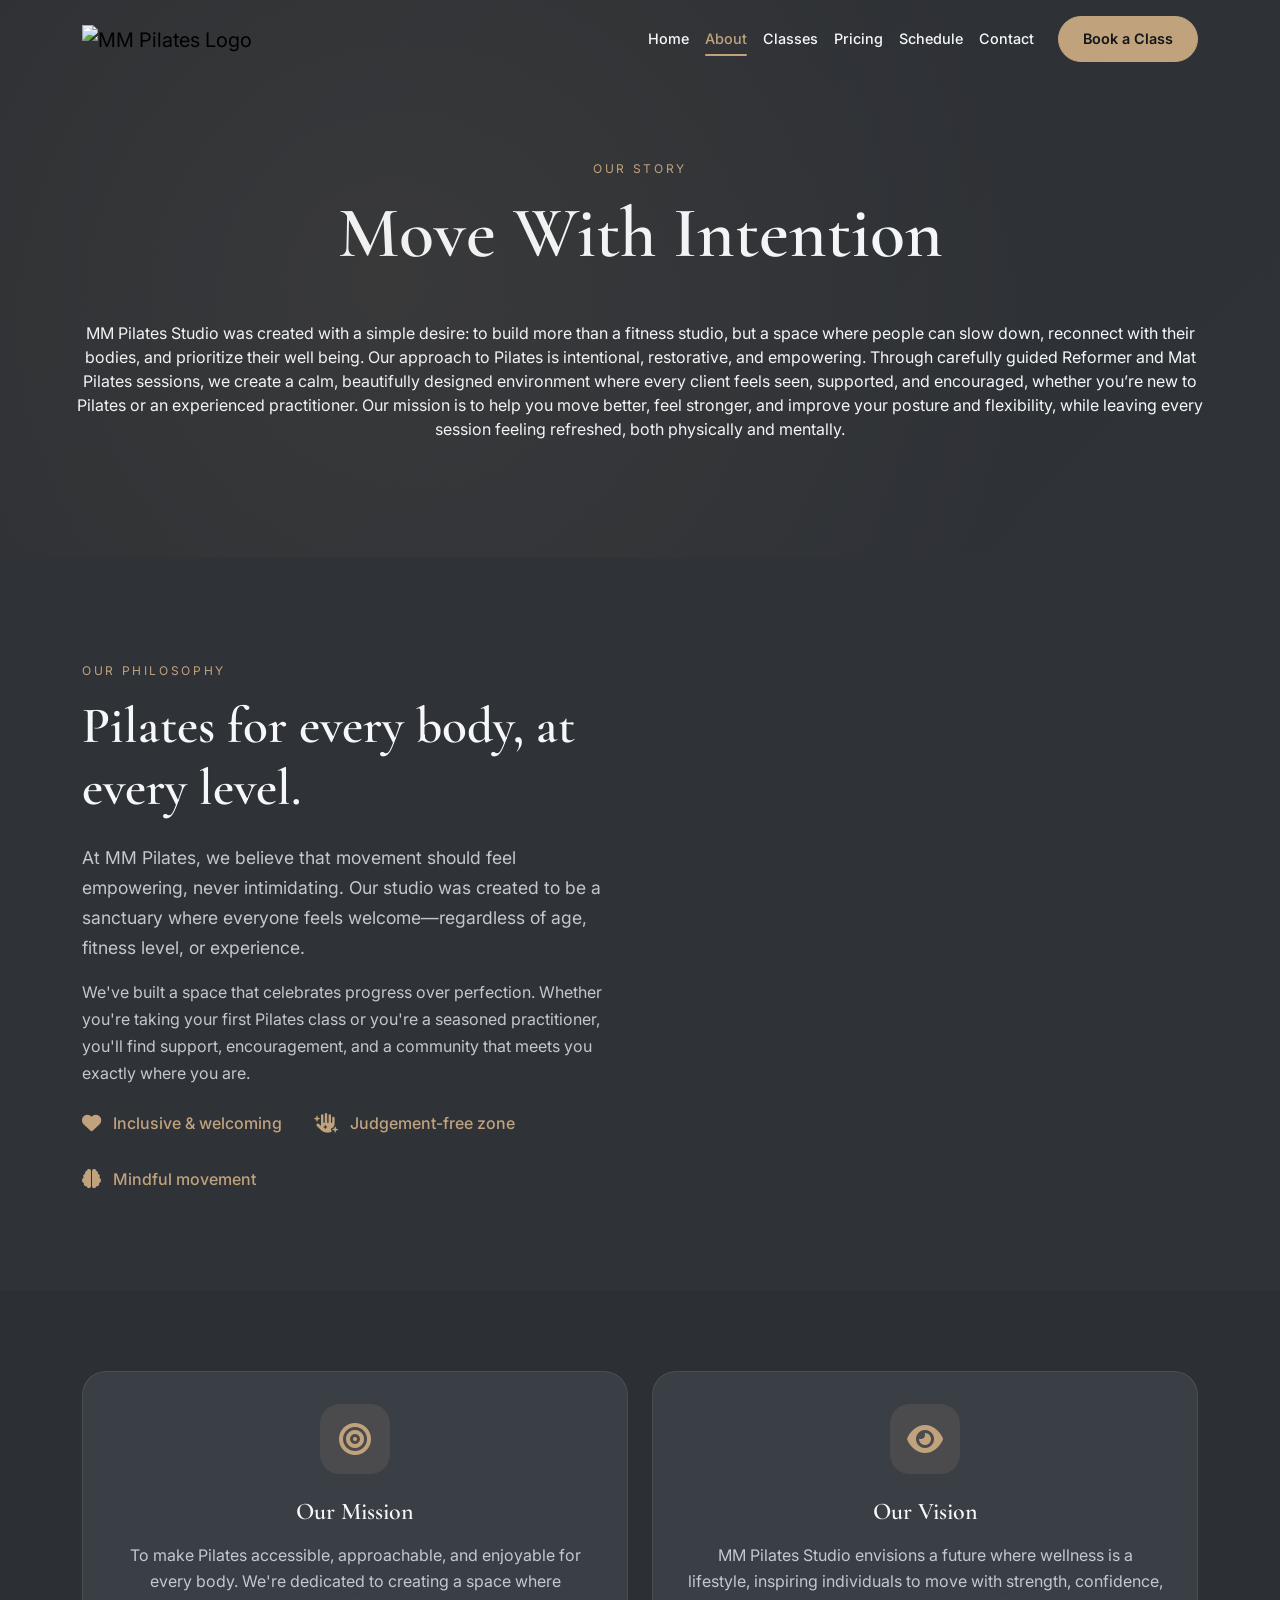
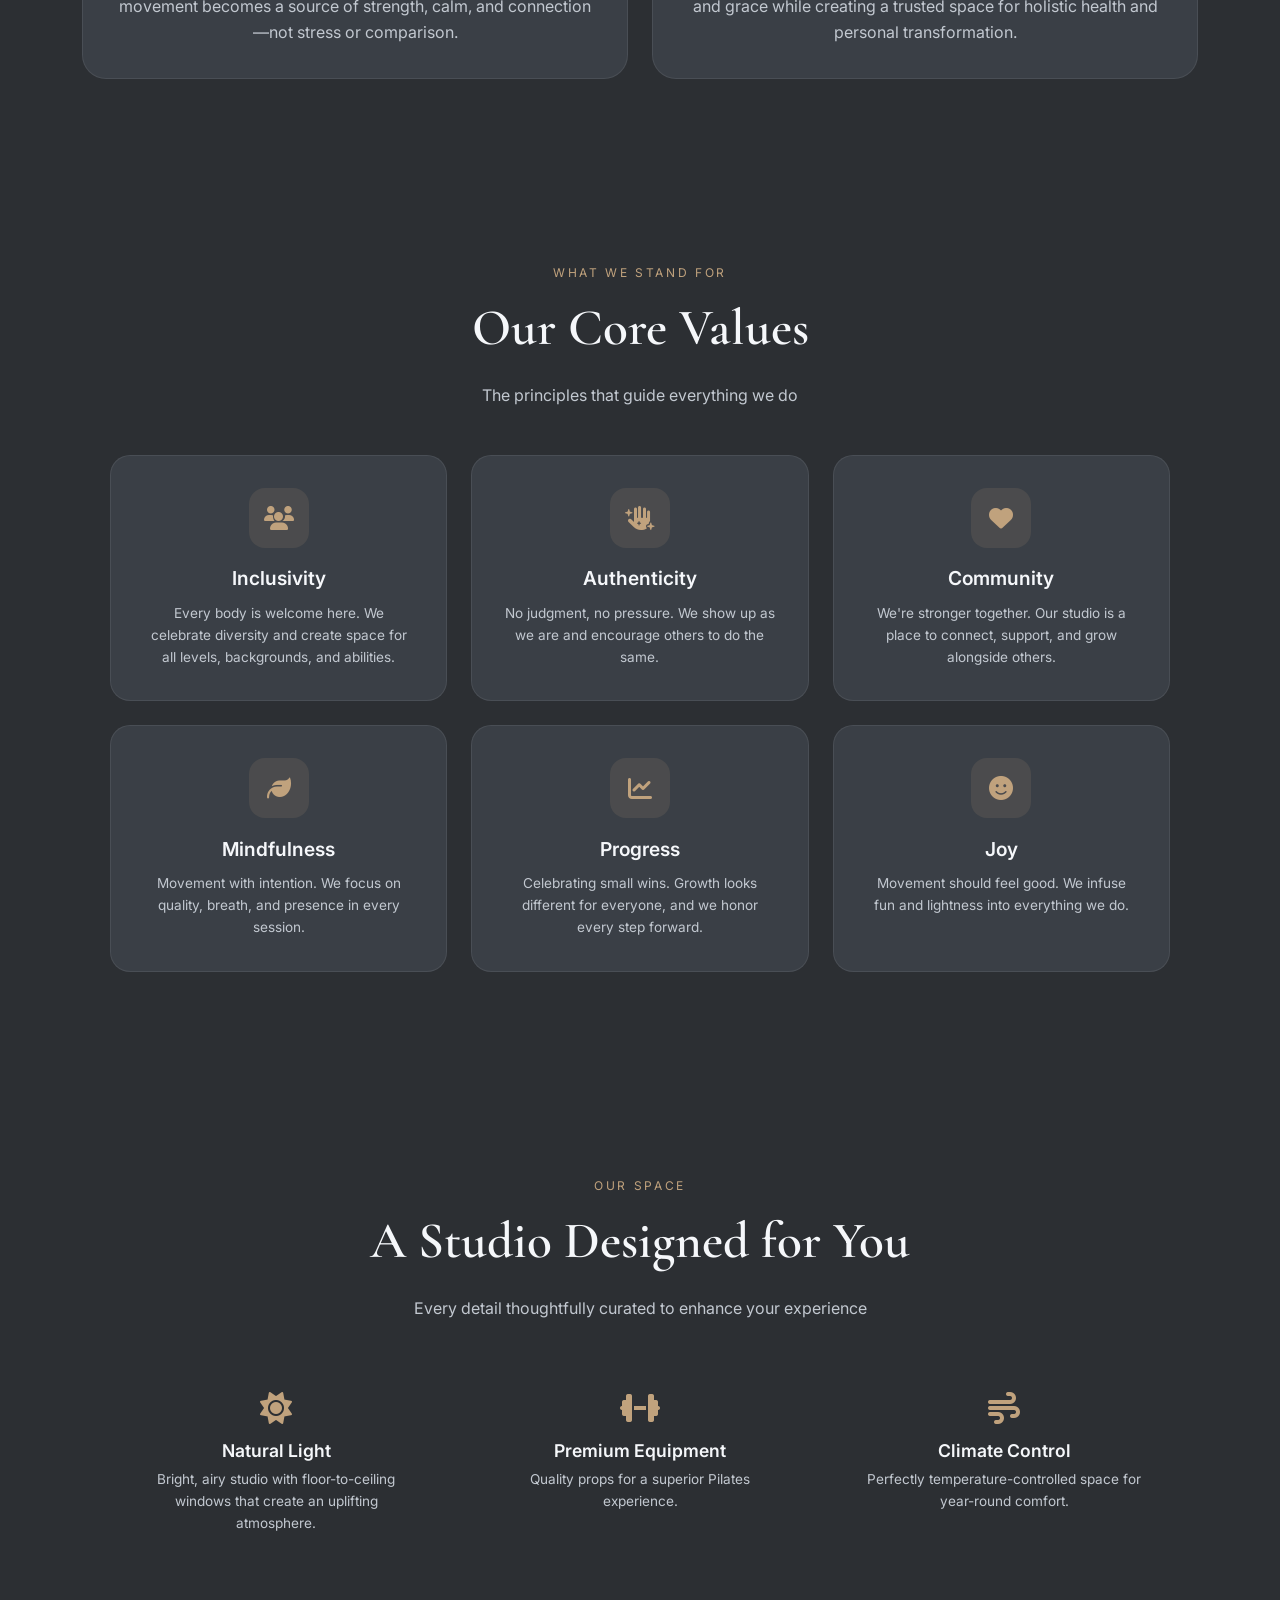
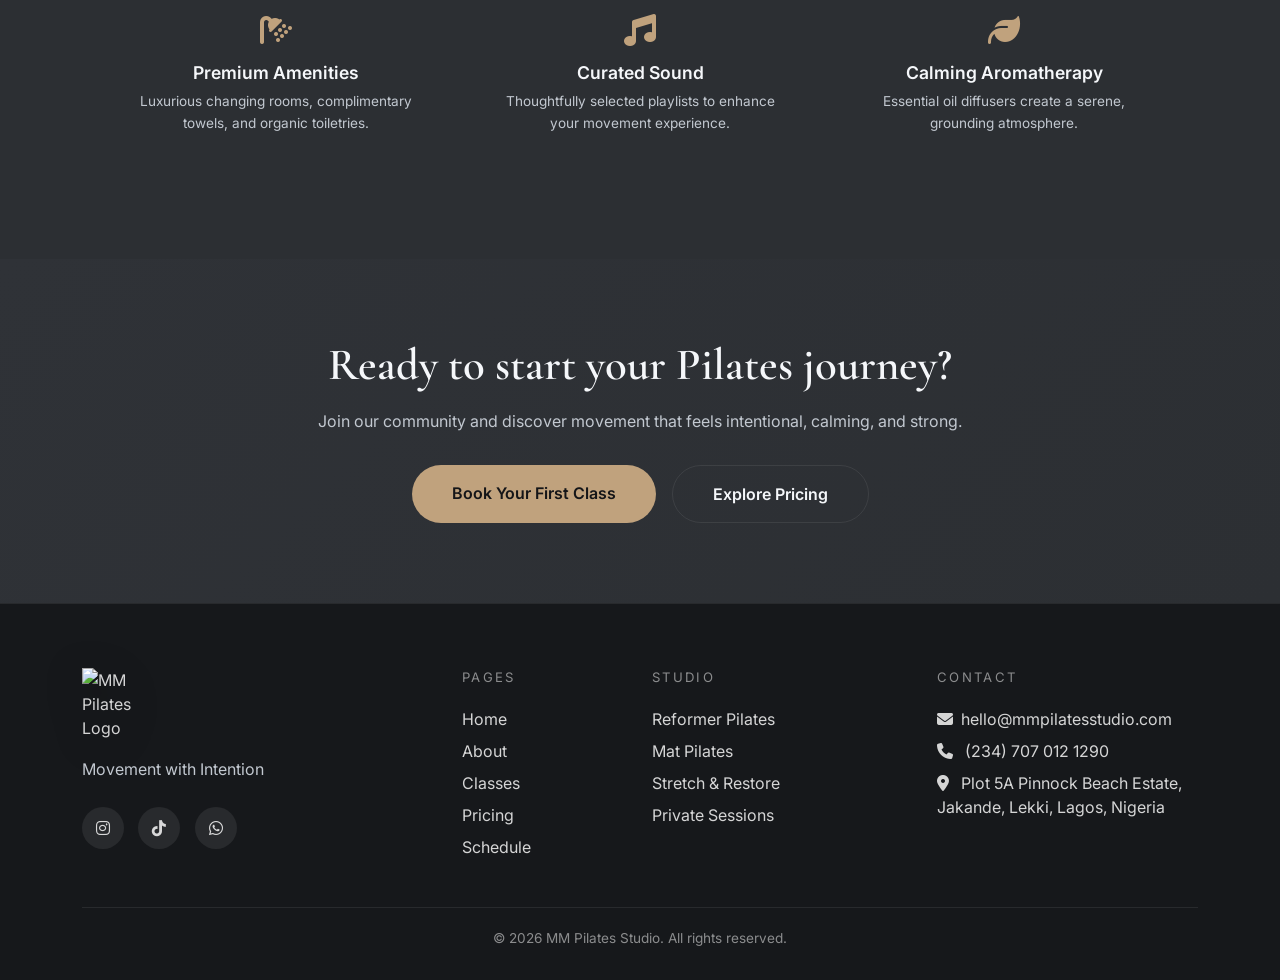
==== commit 703f52ff: "Update website content and assets" ====
--- a/about.html
+++ b/about.html
@@ -71,15 +71,6 @@
             <li class="nav-item">
               <a class="nav-link" href="pricing.html">Pricing</a>
             </li>
-            <!-- <li class="nav-item dropdown">
-            <a class="nav-link dropdown-toggle" href="#" role="button" data-bs-toggle="dropdown">
-              Pricing
-            </a>
-            <ul class="dropdown-menu dropdown-menu-dark">
-              <li><a class="dropdown-item" href="packages.html">Packages</a></li>
-              <li><a class="dropdown-item" href="membership.html">Membership</a></li>
-            </ul>
-          </li> -->
             <li class="nav-item">
               <a class="nav-link" href="schedule.html">Schedule</a>
             </li>
@@ -98,18 +89,11 @@
     <section class="about-hero">
       <div class="container">
         <div class="row justify-content-center text-center">
-          <div class="col-lg-8" data-aos="fade-up">
+          <br class="col-lg-8" data-aos="fade-up">
             <span class="eyebrow">OUR STORY</span>
-            <h1 class="hero-title">Movement for Real People</h1>
-            <p class="hero-description">
-              MM Pilates Studio started from a deep passion for wellness and
-              creating a space where people can reconnect with their bodies and
-              minds. The idea was inspired by seeing how many people struggle
-              with stress, posture, and overall physical balance in their daily
-              lives. We wanted to build more than just a fitness studio a calm,
-              intentional environment that promotes strength, healing, and
-              confidence. It became important to offer a space where clients
-              feel supported, seen, and empowered on their wellness journey.
+            <h1 class="hero-title">Move With Intention</h1>
+            <br class="hero-description">
+              MM Pilates Studio was created with a simple desire: to build more than a fitness studio, but a space where people can slow down, reconnect with their bodies, and prioritize their well being. Our approach to Pilates is intentional, restorative, and empowering. Through carefully guided Reformer and Mat Pilates sessions, we create a calm, beautifully designed environment where every client feels seen, supported, and encouraged, whether you’re new to Pilates or an experienced practitioner. Our mission is to help you move better, feel stronger, and improve your posture and flexibility, while leaving every session feeling refreshed, both physically and mentally.
             </p>
           </div>
         </div>
@@ -153,7 +137,7 @@
             </div>
           </div>
           <div class="col-lg-6" data-aos="fade-left">
-            <div class="philosophy-image">
+            <!-- <div class="philosophy-image">
               <img
                 src="assets/images/allana.jpg"
                 alt="Peaceful Pilates studio"
@@ -163,7 +147,7 @@
                 <i class="fas fa-quote-left"></i> Movement should feel like
                 coming home to yourself.
               </div>
-            </div>
+            </div> -->
           </div>
         </div>
       </div>
@@ -174,7 +158,7 @@
       <div class="container">
         <div class="row g-4">
           <div class="col-md-6" data-aos="fade-up">
-            <!-- <div class="mission-card">
+            <div class="mission-card">
               <div class="mission-icon">
                 <i class="fas fa-bullseye"></i>
               </div>
@@ -185,7 +169,7 @@
                 becomes a source of strength, calm, and connection—not stress or
                 comparison.
               </p>
-            </div> -->
+            </div>
           </div>
           <div class="col-md-6" data-aos="fade-up" data-aos-delay="100">
             <div class="mission-card">
@@ -194,49 +178,13 @@
               </div>
               <h3>Our Vision</h3>
               <p>
-                We stand for intentional wellness, balance, and a lifestyle that
-                prioritizes both physical strength and inner calm. What makes
-                our studio different is the personalized experience we focus on
-                each client as an individual, not just a routine, creating a
-                space that feels both refined and deeply supportive. We’re not
-                just about workouts. We’re about transformation, discipline, and
-                sustainable well being. Above all, we want every client to feel
-                seen, confident, and renewed leaving each session stronger,
-                lighter, and more connected to themselves.
+                MM Pilates Studio envisions a future where wellness is a lifestyle, inspiring individuals to move with strength, confidence, and grace while creating a trusted space for holistic health and personal transformation.
               </p>
             </div>
           </div>
         </div>
       </div>
-    </section>
-
-    <!-- Story Section -->
-    <!-- <section class="story-section">
-    <div class="container">
-      <div class="row align-items-center g-5">
-        <div class="col-lg-6 order-lg-2" data-aos="fade-left">
-          <span class="eyebrow">HOW IT BEGAN</span>
-          <h2 class="section-title">A sanctuary born from intention.</h2>
-          <p class="lead-text">
-            MM Pilates was founded with a simple belief: everyone deserves a space to move that feels safe, supportive, and inspiring.
-          </p>
-          <p class="copy-muted">
-            What started as a dream to create a different kind of fitness experience has grown into a vibrant community of movers, dreamers, and doers. Our founder, a longtime Pilates practitioner, saw the need for a studio that prioritized people over perfection—and MM Pilates was born.
-          </p>
-          <p class="copy-muted">
-            Today, we're proud to be a home for those seeking more than just a workout—a place to reconnect with yourself, build strength, and find community.
-          </p>
-        </div>
-        <div class="col-lg-6 order-lg-1" data-aos="fade-right">
-          <div class="story-image-grid">
-            <img src="assets/images/sanctuary.jpg" alt="Studio interior" class="story-img-main">
-            <img src="assets/images/studio-hurstville.jpg" alt="Pilates class" class="story-img-small">
-          </div>
-        </div>
-      </div>
-    </div>
-  </section> -->
-
+    </section>   
     <!-- Values Section -->
     <section class="values-section">
       <div class="container">
@@ -313,75 +261,6 @@
       </div>
     </section>
 
-    <!-- Instructors Section
-  <section class="instructors-section">
-    <div class="container">
-      <div class="section-header text-center" data-aos="fade-up">
-        <span class="eyebrow">MEET OUR TEAM</span>
-        <h2 class="section-title">Expert Instructors, Passionate Guides</h2>
-        <p class="section-subtitle">Hand-picked for their expertise, dedication, and ability to meet you where you are
-        </p>
-      </div>
-
-      <div class="instructors-grid">
-        <div class="instructor-card" data-aos="fade-up" data-aos-delay="0">
-          <div class="instructor-image">
-            <img src="https://images.unsplash.com/photo-1573497019940-1c28c88b4f3e?w=800&auto=format" alt="Sarah O.">
-          </div>
-          <h4>Sarah O.</h4>
-          <span class="instructor-title">Lead Reformer Instructor</span>
-          <p class="instructor-bio">10+ years experience, certified Pilates instructor. Sarah specializes in helping
-            clients build strength with precision and care.</p>
-          <div class="instructor-social">
-            <a href="#"><i class="fab fa-instagram"></i></a>
-            <a href="#"><i class="fab fa-linkedin-in"></i></a>
-          </div>
-        </div>
-
-        <div class="instructor-card" data-aos="fade-up" data-aos-delay="100">
-          <div class="instructor-image">
-            <img src="https://images.unsplash.com/photo-1560250097-0b93528c311a?w=800&auto=format" alt="Amara K.">
-          </div>
-          <h4>Amara K.</h4>
-          <span class="instructor-title">Mat Pilates Specialist</span>
-          <p class="instructor-bio">Focus on alignment and core strength. Amara brings a gentle, encouraging approach to
-            every class.</p>
-          <div class="instructor-social">
-            <a href="#"><i class="fab fa-instagram"></i></a>
-            <a href="#"><i class="fab fa-linkedin-in"></i></a>
-          </div>
-        </div>
-
-        <div class="instructor-card" data-aos="fade-up" data-aos-delay="200">
-          <div class="instructor-image">
-            <img src="https://images.unsplash.com/photo-1580489944761-15a19d654956?w=800&auto=format" alt="Tola B.">
-          </div>
-          <h4>Tola B.</h4>
-          <span class="instructor-title">Aerial & Stretch Expert</span>
-          <p class="instructor-bio">Certified aerial yoga instructor. Tola helps students find freedom and flexibility
-            through suspension.</p>
-          <div class="instructor-social">
-            <a href="#"><i class="fab fa-instagram"></i></a>
-            <a href="#"><i class="fab fa-linkedin-in"></i></a>
-          </div>
-        </div>
-
-        <div class="instructor-card" data-aos="fade-up" data-aos-delay="300">
-          <div class="instructor-image">
-            <img src="https://images.unsplash.com/photo-1557862921-37829c790f19?w=800&auto=format" alt="James A.">
-          </div>
-          <h4>James A.</h4>
-          <span class="instructor-title">Strength & Conditioning</span>
-          <p class="instructor-bio">Specializing in functional movement. James helps clients build sustainable strength
-            for everyday life.</p>
-          <div class="instructor-social">
-            <a href="#"><i class="fab fa-instagram"></i></a>
-            <a href="#"><i class="fab fa-linkedin-in"></i></a>
-          </div>
-        </div>
-      </div>
-    </div>
-  </section> -->
 
     <!-- Studio Features -->
     <section class="features-section">
@@ -441,55 +320,6 @@
         </div>
       </div>
     </section>
-
-    <!-- Testimonials Section
-  <section class="testimonials-section">
-    <div class="container">
-      <div class="section-header text-center" data-aos="fade-up">
-        <span class="eyebrow">LOVE NOTES</span>
-        <h2 class="section-title">What Our Community Says</h2>
-        <p class="section-subtitle">Real stories from real people who've found their flow with us</p>
-      </div>
-
-      <div class="testimonials-grid">
-        <div class="testimonial-item" data-aos="fade-up">
-          <div class="testimonial-content">
-            <i class="fas fa-quote-left"></i>
-            <p>"MM Pilates transformed my relationship with exercise. For the first time, I feel strong and confident in
-              my body. The instructors are incredibly supportive."</p>
-          </div>
-          <div class="testimonial-author">
-            <strong>Sarah M.</strong>
-            <span>Member since 2023</span>
-          </div>
-        </div>
-
-        <div class="testimonial-item" data-aos="fade-up" data-aos-delay="100">
-          <div class="testimonial-content">
-            <i class="fas fa-quote-left"></i>
-            <p>"The community here is unlike any other studio. Everyone is welcome, and the classes are challenging yet
-              accessible. I've never felt more at home in a fitness space."</p>
-          </div>
-          <div class="testimonial-author">
-            <strong>Michael T.</strong>
-            <span>Member since 2024</span>
-          </div>
-        </div>
-
-        <div class="testimonial-item" data-aos="fade-up" data-aos-delay="200">
-          <div class="testimonial-content">
-            <i class="fas fa-quote-left"></i>
-            <p>"After years of back pain, Pilates has been life-changing. The instructors understand anatomy and provide
-              modifications that work for my body."</p>
-          </div>
-          <div class="testimonial-author">
-            <strong>Jennifer K.</strong>
-            <span>Member since 2022</span>
-          </div>
-        </div>
-      </div>
-    </div>
-  </section> -->
 
     <!-- CTA Section -->
     <section class="cta-section">
@@ -521,12 +351,24 @@
               class="footer-logo mb-3"
             />
             <p class="copy-muted">
-              Mindful Motion for everybody where movements meets intention.
+              Movement with Intention
             </p>
             <div class="social-list mt-4">
-              <a href="#"><i class="fab fa-instagram"></i></a>
-              <!-- <a href="#"><i class="fab fa-facebook-f"></i></a> -->
-              <a href="#"><i class="fab fa-tiktok"></i></a>
+              <a
+                href="https://www.instagram.com/mmpilatesstudio.ng/"
+                target="_blank"
+                ><i class="fab fa-instagram"></i
+              ></a>
+              <a
+                href="https://www.tiktok.com/@mmpilatestudio.ng"
+                target="_blank"
+                ><i class="fab fa-tiktok"></i
+              ></a>
+              <a
+                href="https://wa.me/234707121290?text=Hello%20MM%20Pilates%20Studio...."
+                target="-blank"
+                ><i class="fab fa-whatsapp"></i
+              ></a>
             </div>
           </div>
 
@@ -535,7 +377,7 @@
             <ul class="list-unstyled d-grid gap-2">
               <li><a href="index.html">Home</a></li>
               <li><a href="about.html">About</a></li>
-              <li><a href="index.html#classes">Classes</a></li>
+              <li><a href="classes.html">Classes</a></li>
               <li><a href="pricing.html">Pricing</a></li>
               <li><a href="schedule.html">Schedule</a></li>
             </ul>
@@ -554,14 +396,12 @@
           <div class="col-md-4 col-lg-3">
             <p class="footer-title">Contact</p>
             <ul class="list-unstyled d-grid gap-2">
-              <li>
-                <i class="fas fa-envelope me-2"></i> info@mmpilatesstudio.com
-              </li>
-              <li><i class="fas fa-phone me-2"></i> (+234) 707 012 1290</li>
-              <li>
-                <i class="fas fa-location-dot me-2"></i>
-                Plot 5A Pinnock Beach Estate, Jakande, Lekki, Lagos, Nigeria
-              </li>
+               <li>
+                <i class="fas fa-envelope me-2"></i>hello@mmpilatesstudio.com</li>
+                <li><i class="fas fa-phone me-2"></i> (234) 707 012 1290</li>
+                <li>
+                <i class="fas fa-location-dot me-2"></i> Plot 5A Pinnock Beach Estate,<br>Jakande, Lekki, Lagos, Nigeria</br>
+                </li>
             </ul>
           </div>
         </div>
--- a/css/about.css
+++ b/css/about.css
@@ -0,0 +1,945 @@
+/* ========================================
+   MM PILATES STUDIO - ABOUT PAGE STYLES
+   ======================================== */
+
+:root {
+  --muse-cream: #2f3237;
+  --muse-soft: #383c42;
+  --muse-card: #3a3f46;
+  --muse-accent: #c0a27d;
+  --muse-accent-deep: #d2b28a;
+  --muse-ink: #f5f7fa;
+  --muse-copy: #c2c8d0;
+  --muse-white: #ffffff;
+  --muse-border: rgba(255, 255, 255, 0.08);
+  --muse-shadow: 0 18px 60px rgba(0, 0, 0, 0.28);
+  --transition: all 0.35s ease;
+}
+
+/* ------------------------------
+   BASE STYLES
+------------------------------ */
+* {
+  margin: 0;
+  padding: 0;
+  box-sizing: border-box;
+}
+
+body {
+  font-family: 'Inter', sans-serif;
+  color: var(--muse-ink);
+  background: #2c2f33;
+  overflow-x: hidden;
+}
+
+h1,
+h2,
+h3,
+h4,
+h5,
+h6 {
+  font-family: 'Cormorant Garamond', serif;
+  font-weight: 600;
+}
+
+/* ------------------------------
+   NAVIGATION
+------------------------------ */
+.navbar {
+  position: fixed;
+  top: 0;
+  left: 0;
+  width: 100%;
+  z-index: 1200;
+  background: transparent;
+  border-bottom: 1px solid transparent;
+  transition: var(--transition);
+  padding: 1rem 0;
+}
+
+.navbar.scrolled {
+  background: rgba(15, 17, 20, 0.92);
+  backdrop-filter: blur(14px);
+  border-bottom: 1px solid var(--muse-border);
+  padding: 0.6rem 0;
+}
+
+.navbar-brand {
+  padding: 0;
+}
+
+.nav-logo {
+  width: 100px;
+  height: 48px;
+  object-fit: contain;
+  transition: var(--transition);
+}
+
+.navbar.scrolled .nav-logo {
+  width: 90px;
+  height: 42px;
+}
+
+.nav-link {
+  color: var(--muse-ink);
+  font-weight: 500;
+  font-size: 0.9rem;
+  position: relative;
+  padding: 0.4rem 0.9rem;
+  transition: var(--transition);
+}
+
+.nav-link:hover,
+.nav-link.active {
+  color: var(--muse-accent);
+}
+
+.nav-link::after {
+  content: '';
+  position: absolute;
+  left: 0.5rem;
+  right: 0.5rem;
+  bottom: 0;
+  height: 2px;
+  border-radius: 999px;
+  background: var(--muse-accent);
+  transform: scaleX(0);
+  transform-origin: center;
+  transition: var(--transition);
+}
+
+.nav-link:hover::after,
+.nav-link.active::after {
+  transform: scaleX(1);
+}
+
+/* Dropdown Styles */
+@media (min-width: 992px) {
+  .dropdown:hover .dropdown-menu {
+    display: block;
+    margin-top: 0;
+  }
+}
+
+.navbar .nav-link.dropdown-toggle {
+  position: relative;
+}
+
+.navbar .nav-link.dropdown-toggle::after {
+  content: '';
+  position: absolute;
+  left: 0.5rem;
+  right: 0.5rem;
+  bottom: 0.1rem;
+  height: 2px;
+  border-radius: 999px;
+  background: var(--muse-accent);
+  transform: scaleX(0);
+  transform-origin: center;
+  transition: all 0.35s ease;
+}
+
+.navbar .nav-link.dropdown-toggle:hover::after,
+.navbar .nav-link.dropdown-toggle.show::after {
+  transform: scaleX(1);
+}
+
+.dropdown-menu-dark {
+  background: #383c42;
+  border: 1px solid rgba(255, 255, 255, 0.08);
+  border-radius: 12px;
+  margin-top: 0.5rem;
+}
+
+.dropdown-menu-dark .dropdown-item {
+  color: #f5f7fa;
+  padding: 0.6rem 1.5rem;
+  transition: all 0.35s ease;
+}
+
+.dropdown-menu-dark .dropdown-item:hover,
+.dropdown-menu-dark .dropdown-item.active {
+  background: rgba(192, 162, 125, 0.14);
+  color: var(--muse-accent);
+}
+
+.dropdown-toggle::after {
+  margin-left: 0.5rem;
+  vertical-align: middle;
+}
+
+.btn-muse {
+  background: var(--muse-accent);
+  color: #141518;
+  border: 1px solid var(--muse-accent);
+  border-radius: 999px;
+  padding: 0.7rem 1.5rem;
+  font-weight: 600;
+  font-size: 0.9rem;
+  transition: var(--transition);
+  display: inline-block;
+  text-decoration: none;
+}
+
+.btn-muse:hover {
+  background: var(--muse-accent-deep);
+  border-color: var(--muse-accent-deep);
+  transform: translateY(-2px);
+  color: #141518;
+}
+
+/* ------------------------------
+   HERO SECTION
+------------------------------ */
+.about-hero {
+  padding: 160px 0 100px;
+  background: linear-gradient(135deg, #2c2f33 0%, #2f3237 100%);
+  text-align: center;
+  position: relative;
+  overflow: hidden;
+}
+
+.about-hero::before {
+  content: '';
+  position: absolute;
+  top: 0;
+  left: 0;
+  right: 0;
+  bottom: 0;
+  background: radial-gradient(
+    circle at 30% 50%,
+    rgba(192, 162, 125, 0.08),
+    transparent 70%
+  );
+  pointer-events: none;
+}
+
+.eyebrow {
+  display: inline-block;
+  text-transform: uppercase;
+  letter-spacing: 0.22em;
+  font-size: 0.75rem;
+  color: var(--muse-accent);
+  margin-bottom: 1rem;
+}
+
+.hero-title {
+  font-size: clamp(2.8rem, 6vw, 4.5rem);
+  color: var(--muse-ink);
+  margin-bottom: 1.5rem;
+  line-height: 1.1;
+}
+
+.hero-description {
+  font-size: 1.1rem;
+  color: var(--muse-copy);
+  max-width: 700px;
+  margin: 0 auto;
+  line-height: 1.7;
+}
+
+/* ------------------------------
+   PHILOSOPHY SECTION
+------------------------------ */
+.philosophy-section {
+  padding: 100px 0;
+  background: #2f3237;
+}
+
+.section-title {
+  font-size: clamp(2rem, 4vw, 3.2rem);
+  margin-bottom: 1.5rem;
+  line-height: 1.2;
+  color: var(--muse-ink);
+}
+
+.lead-text {
+  font-size: 1.1rem;
+  color: var(--muse-copy);
+  line-height: 1.7;
+  margin-bottom: 1rem;
+}
+
+.copy-muted {
+  color: var(--muse-copy);
+  line-height: 1.7;
+}
+
+.philosophy-values {
+  display: flex;
+  gap: 2rem;
+  margin-top: 2rem;
+  flex-wrap: wrap;
+}
+
+.value-item {
+  display: flex;
+  align-items: center;
+  gap: 0.75rem;
+  color: var(--muse-accent);
+  font-weight: 500;
+}
+
+.value-item i {
+  font-size: 1.2rem;
+}
+
+.philosophy-image {
+  position: relative;
+  border-radius: 24px;
+  overflow: hidden;
+}
+
+.philosophy-image img {
+  width: 100%;
+  height: auto;
+  transition: transform 0.5s ease;
+}
+
+.philosophy-image:hover img {
+  transform: scale(1.02);
+}
+
+.image-caption {
+  position: absolute;
+  bottom: 20px;
+  left: 20px;
+  right: 20px;
+  background: rgba(0, 0, 0, 0.7);
+  backdrop-filter: blur(10px);
+  padding: 0.8rem 1rem;
+  border-radius: 12px;
+  font-size: 0.85rem;
+  color: var(--muse-ink);
+  text-align: center;
+}
+
+.image-caption i {
+  color: var(--muse-accent);
+  margin-right: 0.5rem;
+}
+
+/* ------------------------------
+   MISSION SECTION
+------------------------------ */
+.mission-section {
+  padding: 80px 0;
+  background: #2c2f33;
+}
+
+.mission-card {
+  background: var(--muse-card);
+  border-radius: 24px;
+  border: 1px solid var(--muse-border);
+  padding: 2rem;
+  transition: var(--transition);
+  height: 100%;
+  text-align: center;
+}
+
+.mission-card:hover {
+  transform: translateY(-8px);
+  border-color: var(--muse-accent);
+  box-shadow: var(--muse-shadow);
+}
+
+.mission-icon {
+  width: 70px;
+  height: 70px;
+  background: rgba(192, 162, 125, 0.12);
+  border-radius: 20px;
+  display: flex;
+  align-items: center;
+  justify-content: center;
+  margin: 0 auto 1.5rem;
+}
+
+.mission-icon i {
+  font-size: 2rem;
+  color: var(--muse-accent);
+}
+
+.mission-card h3 {
+  font-size: 1.5rem;
+  margin-bottom: 1rem;
+  color: var(--muse-ink);
+}
+
+.mission-card p {
+  color: var(--muse-copy);
+  line-height: 1.6;
+  margin: 0;
+}
+
+/* ------------------------------
+   STORY SECTION
+------------------------------ */
+.story-section {
+  padding: 100px 0;
+  background: #2f3237;
+}
+
+.story-image-grid {
+  position: relative;
+  display: flex;
+  gap: 1rem;
+  align-items: center;
+}
+
+.story-img-main {
+  width: 65%;
+  border-radius: 24px;
+  box-shadow: var(--muse-shadow);
+}
+
+.story-img-small {
+  width: 32%;
+  border-radius: 24px;
+  box-shadow: var(--muse-shadow);
+  margin-top: 3rem;
+}
+
+/* ------------------------------
+   VALUES SECTION
+------------------------------ */
+.values-section {
+  padding: 100px 0;
+  background: #2c2f33;
+}
+
+.section-header {
+  text-align: center;
+  margin-bottom: 3rem;
+}
+
+.section-subtitle {
+  color: var(--muse-copy);
+  font-size: 1rem;
+  max-width: 600px;
+  margin: 0 auto;
+}
+
+.values-grid {
+  display: grid;
+  grid-template-columns: repeat(3, 1fr);
+  gap: 1.5rem;
+  max-width: 1100px;
+  margin: 0 auto;
+  padding: 0 20px;
+}
+
+.value-card {
+  background: var(--muse-card);
+  border-radius: 20px;
+  border: 1px solid var(--muse-border);
+  padding: 2rem;
+  text-align: center;
+  transition: var(--transition);
+}
+
+.value-card:hover {
+  transform: translateY(-5px);
+  border-color: var(--muse-accent);
+}
+
+.value-icon {
+  width: 60px;
+  height: 60px;
+  background: rgba(192, 162, 125, 0.12);
+  border-radius: 16px;
+  display: flex;
+  align-items: center;
+  justify-content: center;
+  margin: 0 auto 1.2rem;
+}
+
+.value-icon i {
+  font-size: 1.5rem;
+  color: var(--muse-accent);
+}
+
+.value-card h4 {
+  font-size: 1.2rem;
+  margin-bottom: 0.8rem;
+  font-family: 'Inter', sans-serif;
+  font-weight: 600;
+}
+
+.value-card p {
+  font-size: 0.85rem;
+  color: var(--muse-copy);
+  line-height: 1.6;
+  margin: 0;
+}
+
+/* ------------------------------
+   INSTRUCTORS SECTION
+------------------------------ */
+.instructors-section {
+  padding: 100px 0;
+  background: #2f3237;
+}
+
+.instructors-grid {
+  display: grid;
+  grid-template-columns: repeat(4, 1fr);
+  gap: 1.5rem;
+  max-width: 1200px;
+  margin: 0 auto;
+  padding: 0 20px;
+}
+
+.instructor-card {
+  background: var(--muse-card);
+  border-radius: 24px;
+  border: 1px solid var(--muse-border);
+  overflow: hidden;
+  transition: var(--transition);
+  text-align: center;
+}
+
+.instructor-card:hover {
+  transform: translateY(-8px);
+  border-color: var(--muse-accent);
+  box-shadow: var(--muse-shadow);
+}
+
+.instructor-image {
+  width: 100%;
+  height: 280px;
+  overflow: hidden;
+}
+
+.instructor-image img {
+  width: 100%;
+  height: 100%;
+  object-fit: cover;
+  transition: transform 0.5s ease;
+}
+
+.instructor-card:hover .instructor-image img {
+  transform: scale(1.05);
+}
+
+.instructor-card h4 {
+  font-size: 1.2rem;
+  margin: 1rem 0 0.25rem;
+  font-family: 'Inter', sans-serif;
+  font-weight: 600;
+}
+
+.instructor-title {
+  font-size: 0.75rem;
+  color: var(--muse-accent);
+  text-transform: uppercase;
+  letter-spacing: 1px;
+}
+
+.instructor-bio {
+  font-size: 0.8rem;
+  color: var(--muse-copy);
+  padding: 0 1rem;
+  margin: 0.75rem 0;
+  line-height: 1.5;
+}
+
+.instructor-social {
+  padding: 1rem 0 1.5rem;
+  display: flex;
+  gap: 0.75rem;
+  justify-content: center;
+}
+
+.instructor-social a {
+  width: 32px;
+  height: 32px;
+  background: rgba(255, 255, 255, 0.08);
+  border-radius: 50%;
+  display: flex;
+  align-items: center;
+  justify-content: center;
+  color: var(--muse-copy);
+  transition: var(--transition);
+}
+
+.instructor-social a:hover {
+  background: var(--muse-accent);
+  color: #141518;
+  transform: translateY(-2px);
+}
+
+/* ------------------------------
+   FEATURES SECTION
+------------------------------ */
+.features-section {
+  padding: 100px 0;
+  background: #2c2f33;
+}
+
+.features-grid {
+  display: grid;
+  grid-template-columns: repeat(3, 1fr);
+  gap: 2rem;
+  max-width: 1100px;
+  margin: 0 auto;
+  padding: 0 20px;
+}
+
+.feature-item {
+  text-align: center;
+  padding: 1.5rem;
+}
+
+.feature-item i {
+  font-size: 2rem;
+  color: var(--muse-accent);
+  margin-bottom: 1rem;
+}
+
+.feature-item h4 {
+  font-size: 1.1rem;
+  margin-bottom: 0.5rem;
+  font-family: 'Inter', sans-serif;
+  font-weight: 600;
+}
+
+.feature-item p {
+  font-size: 0.85rem;
+  color: var(--muse-copy);
+  line-height: 1.6;
+  margin: 0;
+}
+
+/* ------------------------------
+   TESTIMONIALS SECTION
+------------------------------ */
+.testimonials-section {
+  padding: 100px 0;
+  background: #2f3237;
+}
+
+.testimonials-grid {
+  display: grid;
+  grid-template-columns: repeat(3, 1fr);
+  gap: 1.5rem;
+  max-width: 1100px;
+  margin: 0 auto;
+  padding: 0 20px;
+}
+
+.testimonial-item {
+  background: var(--muse-card);
+  border-radius: 20px;
+  border: 1px solid var(--muse-border);
+  padding: 2rem;
+  transition: var(--transition);
+}
+
+.testimonial-item:hover {
+  transform: translateY(-5px);
+  border-color: var(--muse-accent);
+}
+
+.testimonial-content i {
+  font-size: 1.5rem;
+  color: var(--muse-accent);
+  opacity: 0.5;
+  margin-bottom: 1rem;
+  display: block;
+}
+
+.testimonial-content p {
+  font-size: 0.95rem;
+  color: var(--muse-copy);
+  line-height: 1.7;
+  font-style: italic;
+  margin-bottom: 1.5rem;
+}
+
+.testimonial-author strong {
+  display: block;
+  color: var(--muse-ink);
+  font-size: 0.9rem;
+}
+
+.testimonial-author span {
+  font-size: 0.75rem;
+  color: var(--muse-copy);
+}
+
+/* ------------------------------
+   CTA SECTION
+------------------------------ */
+.cta-section {
+  padding: 80px 0;
+  background: linear-gradient(135deg, var(--muse-cream), #2c2f33);
+}
+
+.cta-content {
+  text-align: center;
+  max-width: 700px;
+  margin: 0 auto;
+  padding: 0 20px;
+}
+
+.cta-content h2 {
+  font-size: clamp(1.8rem, 4vw, 2.8rem);
+  margin-bottom: 1rem;
+}
+
+.cta-content p {
+  color: var(--muse-copy);
+  margin-bottom: 2rem;
+}
+
+.cta-buttons {
+  display: flex;
+  gap: 1rem;
+  justify-content: center;
+  flex-wrap: wrap;
+}
+
+.btn-cta-primary {
+  background: var(--muse-accent);
+  color: #141518;
+  border: none;
+  border-radius: 999px;
+  padding: 1rem 2.5rem;
+  font-weight: 600;
+  transition: var(--transition);
+  text-decoration: none;
+  display: inline-block;
+}
+
+.btn-cta-primary:hover {
+  background: var(--muse-accent-deep);
+  transform: translateY(-2px);
+  color: #141518;
+}
+
+.btn-cta-secondary {
+  background: transparent;
+  color: var(--muse-ink);
+  border: 1px solid var(--muse-border);
+  border-radius: 999px;
+  padding: 1rem 2.5rem;
+  font-weight: 600;
+  transition: var(--transition);
+  text-decoration: none;
+  display: inline-block;
+}
+
+.btn-cta-secondary:hover {
+  background: var(--muse-accent);
+  color: #141518;
+  border-color: var(--muse-accent);
+  transform: translateY(-2px);
+}
+
+/* ------------------------------
+   FOOTER
+------------------------------ */
+.footer {
+  background: #16181b;
+  color: rgba(255, 255, 255, 0.82);
+  padding: 4rem 0 2rem;
+  border-top: 1px solid var(--muse-border);
+}
+
+.footer-logo {
+  max-width: 90px;
+  filter: drop-shadow(0 8px 18px rgba(0, 0, 0, 0.28));
+}
+
+.footer a {
+  color: rgba(255, 255, 255, 0.82);
+  text-decoration: none;
+  transition: var(--transition);
+}
+
+.footer a:hover {
+  color: var(--muse-white);
+}
+
+.footer-title {
+  color: rgba(255, 255, 255, 0.5);
+  letter-spacing: 0.18em;
+  text-transform: uppercase;
+  font-size: 0.82rem;
+  margin-bottom: 1.2rem;
+}
+
+.social-list {
+  display: flex;
+  gap: 0.9rem;
+}
+
+.social-list a {
+  width: 42px;
+  height: 42px;
+  display: grid;
+  place-items: center;
+  border-radius: 50%;
+  background: rgba(255, 255, 255, 0.08);
+  transition: var(--transition);
+}
+
+.social-list a:hover {
+  transform: translateY(-3px);
+  background: rgba(255, 255, 255, 0.14);
+}
+
+.copyright {
+  border-top: 1px solid var(--muse-border);
+  margin-top: 2rem;
+  padding-top: 1.25rem;
+  font-size: 0.85rem;
+  text-align: center;
+  color: rgba(255, 255, 255, 0.5);
+}
+
+/* ------------------------------
+   BACK TO TOP
+------------------------------ */
+.back-to-top {
+  position: fixed;
+  bottom: 30px;
+  right: 30px;
+  width: 48px;
+  height: 48px;
+  background: var(--muse-accent);
+  color: #141518;
+  border: none;
+  border-radius: 50%;
+  cursor: pointer;
+  opacity: 0;
+  visibility: hidden;
+  transition: var(--transition);
+  z-index: 1000;
+}
+
+.back-to-top.show {
+  opacity: 1;
+  visibility: visible;
+}
+
+.back-to-top:hover {
+  background: var(--muse-accent-deep);
+  transform: translateY(-3px);
+}
+
+/* ------------------------------
+   ACTIVE NAV LINK STYLES - MATCHES MAIN SITE
+------------------------------ */
+
+/* Active nav link styling - gold color with underline */
+.navbar .nav-link.active {
+  color: #c0a27d !important;
+}
+
+.navbar .nav-link.active::after {
+  transform: scaleX(1) !important;
+}
+
+/* Ensure the active dropdown styling matches */
+.navbar .nav-link.dropdown-toggle.active {
+  color: #c0a27d !important;
+}
+
+.navbar .nav-link.dropdown-toggle.active::after {
+  transform: scaleX(1) !important;
+}
+
+/* ------------------------------
+   RESPONSIVE
+------------------------------ */
+@media (max-width: 1199.98px) {
+  .instructors-grid {
+    grid-template-columns: repeat(2, 1fr);
+  }
+}
+
+@media (max-width: 991.98px) {
+  .navbar-collapse {
+    background: rgba(15, 17, 20, 0.95);
+    backdrop-filter: blur(16px);
+    border-radius: 20px;
+    padding: 1rem;
+    margin-top: 1rem;
+  }
+
+  .about-hero {
+    padding: 140px 0 80px;
+  }
+
+  .values-grid {
+    grid-template-columns: repeat(2, 1fr);
+  }
+
+  .features-grid {
+    grid-template-columns: repeat(2, 1fr);
+  }
+
+  .testimonials-grid {
+    grid-template-columns: 1fr;
+    max-width: 500px;
+  }
+
+  .story-img-main,
+  .story-img-small {
+    width: 100%;
+  }
+
+  .story-img-small {
+    margin-top: 0;
+  }
+
+  .story-image-grid {
+    flex-direction: column;
+  }
+}
+
+@media (max-width: 767.98px) {
+  .values-grid {
+    grid-template-columns: 1fr;
+  }
+
+  .features-grid {
+    grid-template-columns: 1fr;
+  }
+
+  .instructors-grid {
+    grid-template-columns: 1fr;
+    max-width: 350px;
+  }
+
+  .philosophy-values {
+    justify-content: center;
+  }
+
+  .hero-title {
+    font-size: 2rem;
+  }
+
+  .hero-description {
+    font-size: 1rem;
+  }
+
+  .section-title {
+    font-size: 1.8rem;
+  }
+
+  .cta-buttons {
+    flex-direction: column;
+  }
+
+  .btn-cta-primary,
+  .btn-cta-secondary {
+    width: 100%;
+    text-align: center;
+  }
+
+  .mission-card {
+    margin-bottom: 1rem;
+  }
+}
